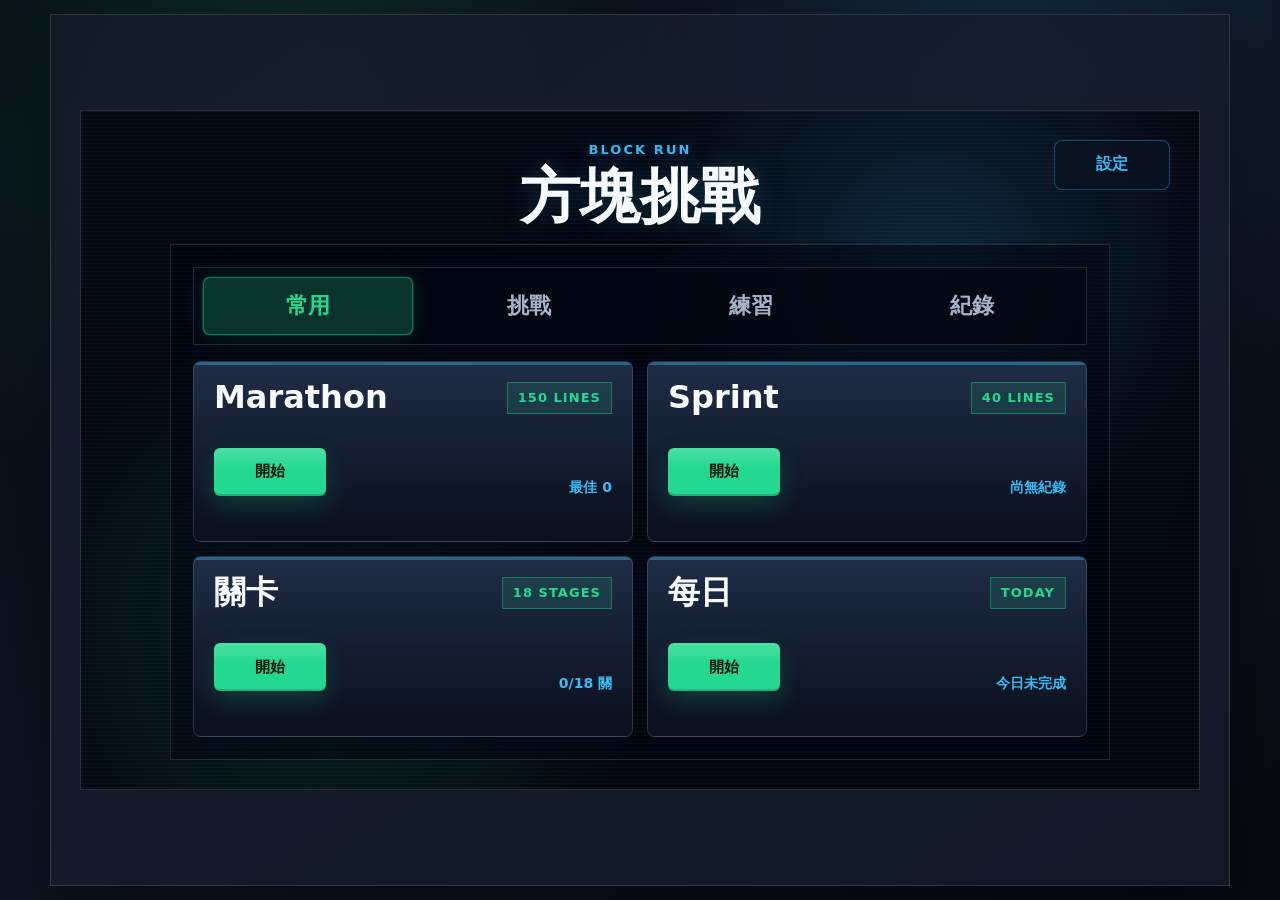
==== game/index.html @ fc6b82d4 "Redesign mobile touch controls" ====
<!DOCTYPE html>
<html lang="zh-TW">
<head>
    <meta charset="UTF-8">
    <meta name="viewport" content="width=device-width, initial-scale=1.0">
    <title>方塊挑戰</title>
    <link rel="icon" href="data:image/svg+xml,%3Csvg xmlns='http://www.w3.org/2000/svg' viewBox='0 0 64 64'%3E%3Crect width='64' height='64' rx='12' fill='%23070a12'/%3E%3Crect x='14' y='14' width='16' height='16' fill='%2324d98f'/%3E%3Crect x='34' y='14' width='16' height='16' fill='%2338bdf8'/%3E%3Crect x='14' y='34' width='16' height='16' fill='%23facc15'/%3E%3Crect x='34' y='34' width='16' height='16' fill='%23c084fc'/%3E%3C/svg%3E">
    <link rel="stylesheet" href="./styles.css?v=__APP_VERSION__">
</head>
<body class="screen-menu training-hidden">
    <main class="app-shell" aria-label="方塊挑戰遊戲" data-i18n-aria-label="static.bodyAria">
        <section class="playfield-panel" aria-label="遊戲區" data-i18n-aria-label="static.playfieldAria">
            <div class="board-frame">
                <canvas id="board" width="320" height="640" aria-label="方塊棋盤" data-i18n-aria-label="static.boardAria"></canvas>
                <div id="screenLayer" class="screen-layer">
                    <section id="menuScreen" class="screen active" aria-label="主選單" data-i18n-aria-label="static.menuAria">
                        <div class="brand-block">
                            <p class="overline" data-i18n="app.brand">BLOCK RUN</p>
                            <h1 data-i18n="app.title">方塊挑戰</h1>
                        </div>
                        <button type="button" class="menu-settings-button" data-command="open-settings" data-i18n="actions.settings">設定</button>
                        <div class="mode-list" id="modeList"></div>
                    </section>

                    <section id="stageSelectScreen" class="screen" aria-label="選擇關卡" data-i18n-aria-label="static.stageSelectAria">
                        <div class="brand-block">
                            <p class="overline" data-i18n="stageSelect.overline">STAGE SELECT</p>
                            <h2 data-i18n="stageSelect.title">選擇關卡</h2>
                            <p data-i18n="stageSelect.description">每關有不同障礙、速度壓力與通關條件。</p>
                        </div>
                        <div class="stage-list" id="stageList"></div>
                        <button type="button" data-command="menu" data-i18n="actions.backToMode">返回模式選擇</button>
                    </section>

                    <section id="pauseScreen" class="screen" aria-label="暫停選單" data-i18n-aria-label="static.pauseAria">
                        <h2 data-i18n="pause.title">暫停</h2>
                        <p id="pauseSummary" data-i18n="pause.summary">調整設定或回到遊戲。</p>
                        <div class="screen-actions">
                            <button type="button" class="primary" data-command="resume" data-i18n="actions.resume">繼續</button>
                            <button type="button" data-command="restart" data-i18n="actions.restart">重開</button>
                            <button type="button" data-command="open-settings" data-i18n="actions.settings">設定</button>
                            <button type="button" class="danger-action" data-command="menu" data-i18n="actions.abandonToMenu">放棄並選模式</button>
                        </div>
                    </section>

                    <section id="resultScreen" class="screen" aria-label="結算畫面" data-i18n-aria-label="static.resultAria">
                        <p id="resultLabel" class="overline" data-i18n="result.label">RESULT</p>
                        <h2 id="resultTitle" data-i18n="result.done">結算</h2>
                        <div id="resultStats" class="result-grid"></div>
                        <p id="achievementNotice" class="achievement-notice"></p>
                        <div class="screen-actions">
                            <button type="button" class="primary" data-command="restart" data-i18n="actions.playAgain">再玩一次</button>
                            <button type="button" data-command="menu" data-i18n="actions.chooseMode">選模式</button>
                        </div>
                    </section>

                     <section id="settingsScreen" class="screen" aria-label="設定" data-i18n-aria-label="static.settingsAria">
                        <h2 data-i18n="settings.title">設定</h2>
                        <div class="settings-tabs" role="tablist" aria-label="設定分類" data-i18n-aria-label="settings.tabAria">
                            <button type="button" class="active" data-settings-tab="controls" data-i18n="settings.tabs.controls">控制手感</button>
                            <button type="button" data-settings-tab="gameplay" data-i18n="settings.tabs.gameplay">遊戲資訊</button>
                            <button type="button" data-settings-tab="presentation" data-i18n="settings.tabs.presentation">畫面效果</button>
                        </div>
                        <div class="settings-list">
                            <section class="settings-group active" data-settings-panel="controls">
                                <p class="settings-section"><span data-i18n="settings.tabs.controls">控制手感</span> <small data-i18n="settings.immediate">立即生效</small></p>
                                <label class="range-row">
                                    <span><strong data-i18n="settings.controls.das">DAS</strong><small data-i18n="settings.controls.dasHelp">長按左右後，開始連續移動前的等待時間。</small></span>
                                    <input id="dasSetting" type="range" min="60" max="260" step="5">
                                    <b id="dasValue">125 ms</b>
                                </label>
                                <label class="range-row">
                                    <span><strong data-i18n="settings.controls.arr">ARR</strong><small data-i18n="settings.controls.arrHelp">連續左右移動的間隔；越低越快。</small></span>
                                    <input id="arrSetting" type="range" min="0" max="90" step="2">
                                    <b id="arrValue">28 ms</b>
                                </label>
                                <label class="range-row">
                                    <span><strong data-i18n="settings.controls.softDrop">軟降速度</strong><small data-i18n="settings.controls.softDropHelp">按住下鍵時的下降倍率。</small></span>
                                    <input id="softDropSetting" type="range" min="4" max="40" step="1">
                                    <b id="softDropValue">18x</b>
                                </label>
                                <label class="range-row">
                                    <span><strong data-i18n="settings.controls.lockDelay">Lock Delay</strong><small data-i18n="settings.controls.lockDelayHelp">落地後，鎖定前還能微調的時間。</small></span>
                                    <input id="lockDelaySetting" type="range" min="120" max="900" step="10">
                                    <b id="lockDelayValue">500 ms</b>
                                </label>
                            </section>

                            <section class="settings-group" data-settings-panel="gameplay">
                                <p class="settings-section"><span data-i18n="settings.tabs.gameplay">遊戲資訊</span> <small data-i18n="settings.appliedByItem">依項目套用</small></p>
                                <label class="switch-row">
                                    <span><strong data-i18n="settings.gameplay.endless">Marathon Endless</strong><small data-i18n="settings.gameplay.endlessHelp">Marathon 不以 150 行結束；下一次開始 Marathon 時套用。</small></span>
                                    <input id="marathonEndlessSetting" type="checkbox">
                                </label>
                                <label class="field-row">
                                    <span><strong data-i18n="settings.gameplay.nextQueue">Next Queue</strong><small data-i18n="settings.gameplay.nextQueueHelp">下一方塊預覽；可完全不顯示。</small></span>
                                    <select id="nextPreviewSetting">
                                        <option value="0" data-i18n="settings.gameplay.hidden">不顯示</option>
                                        <option value="1" data-i18n="settings.gameplay.pieces1">1 顆</option>
                                        <option value="3" data-i18n="settings.gameplay.pieces3">3 顆</option>
                                        <option value="5" data-i18n="settings.gameplay.pieces5">5 顆</option>
                                    </select>
                                </label>
                                <label class="switch-row">
                                    <span><strong data-i18n="settings.gameplay.ghost">落點預覽</strong><small data-i18n="settings.gameplay.ghostHelp">顯示方塊會落在哪裡的影子。</small></span>
                                    <input id="ghostSetting" type="checkbox">
                                </label>
                                <label class="switch-row">
                                    <span><strong data-i18n="settings.gameplay.hints">鍵位提示</strong><small data-i18n="settings.gameplay.hintsHelp">右側操作說明區是否顯示。</small></span>
                                    <input id="hintsSetting" type="checkbox">
                                </label>
                            </section>

                            <section class="settings-group" data-settings-panel="presentation">
                                <p class="settings-section"><span data-i18n="settings.tabs.presentation">畫面效果</span> <small data-i18n="settings.immediate">立即生效</small></p>
                                <label class="switch-row">
                                    <span><strong data-i18n="settings.presentation.sound">音效</strong><small data-i18n="settings.presentation.soundHelp">旋轉、落下、消行與結算提示音。</small></span>
                                    <input id="soundSetting" type="checkbox">
                                </label>
                                <label class="field-row">
                                    <span><strong data-i18n="settings.presentation.effects">特效強度</strong><small data-i18n="settings.presentation.effectsHelp">消行、升級、結算粒子效果的量。</small></span>
                                    <select id="effectsSetting">
                                        <option value="off" data-i18n="settings.presentation.effectsOff">關閉</option>
                                        <option value="low" data-i18n="settings.presentation.effectsLow">低</option>
                                        <option value="normal" data-i18n="settings.presentation.effectsNormal">標準</option>
                                        <option value="high" data-i18n="settings.presentation.effectsHigh">高</option>
                                    </select>
                                </label>
                                <label class="field-row">
                                    <span><strong data-i18n="settings.presentation.skin">材質風格</strong><small data-i18n="settings.presentation.skinHelp">棋盤上方塊的視覺樣式。</small></span>
                                    <select id="skinSetting">
                                        <option value="premium" data-i18n="settings.presentation.skinPremium">寶石</option>
                                        <option value="flat" data-i18n="settings.presentation.skinFlat">霓虹平面</option>
                                        <option value="classic" data-i18n="settings.presentation.skinClassic">經典</option>
                                    </select>
                                </label>
                            </section>
                        </div>
                        <div class="screen-actions">
                            <button type="button" class="primary" data-command="close-settings" data-i18n="actions.done">完成</button>
                            <button type="button" data-command="reset-settings" data-i18n="actions.resetDefaults">重置預設</button>
                        </div>
                    </section>

                    <section id="profileScreen" class="screen" aria-label="紀錄" data-i18n-aria-label="static.profileAria">
                        <div class="profile-header">
                            <div>
                                <p class="overline" data-i18n="profile.overline">PROFILE</p>
                                <h2 data-i18n="profile.title">我的紀錄</h2>
                            </div>
                            <div class="profile-actions">
                                <button type="button" class="danger-action" data-command="reset-records" data-i18n="actions.resetRecords">重置紀錄</button>
                                <button type="button" data-command="menu" data-i18n="actions.back">返回</button>
                            </div>
                        </div>
                        <div class="profile-content">
                            <div id="profileSummary" class="profile-summary-grid"></div>
                            <section class="profile-section">
                                <h3 class="hud-section-title" data-i18n="profile.achievements">徽章</h3>
                                <ul id="achievementList" class="profile-list"></ul>
                            </section>
                            <section class="profile-section">
                                <h3 class="hud-section-title" data-i18n="profile.replays">最近 Replay</h3>
                                <ul id="replayList" class="profile-list"></ul>
                            </section>
                        </div>
                    </section>
                </div>
            </div>
        </section>

        <aside class="hud" aria-label="遊戲資訊" data-i18n-aria-label="static.hudAria">
            <header class="hud-header">
                <div>
                    <span id="modeName" class="mode-name" data-i18n="screens.menu">主選單</span>
                    <h2 id="objectiveText" data-i18n="hud.chooseMode">選擇模式開始</h2>
                </div>
                <div class="hud-header-right">
                    <button type="button" id="quickSoundToggle" class="icon-btn" title="切換音效" aria-label="切換音效" data-i18n-title="hud.soundToggle" data-i18n-aria-label="hud.soundToggle">🔊</button>
                    <span id="statusBadge" class="status-badge" data-i18n="status.ready">準備</span>
                </div>
            </header>

            <section class="stat-grid" aria-label="數據" data-i18n-aria-label="static.statsAria">
                <div class="stat"><span data-i18n="hud.score">分數</span><strong id="scoreValue">0</strong></div>
                <div class="stat"><span data-i18n="hud.bestScore">最高分</span><strong id="bestValue">0</strong></div>
                <div class="stat"><span data-i18n="hud.lines">行數</span><strong id="linesValue">0</strong></div>
                <div class="stat"><span data-i18n="hud.level">等級</span><strong id="levelValue">1</strong></div>
                <div class="stat training-only"><span>PPS</span><strong id="ppsValue">0.00</strong></div>
                <div class="stat training-only"><span>LPM</span><strong id="lpmValue">0.0</strong></div>
            </section>

            <section class="preview-grid" aria-label="下一顆與保留" data-i18n-aria-label="static.previewAria">
                <h3 class="hud-section-title" data-i18n="hud.preview">方塊預覽</h3>
                <div class="next-preview-panel">
                    <span class="panel-label" data-i18n="hud.nextQueue">Next Queue</span>
                    <div class="preview-box next-box"><canvas id="next" width="112" height="336"></canvas></div>
                </div>
                <div>
                    <span class="panel-label" data-i18n="hud.hold">保留</span>
                    <div class="preview-box"><canvas id="hold" width="112" height="112"></canvas></div>
                </div>
            </section>

            <section class="progress-panel">
                <h3 class="hud-section-title" data-i18n="hud.currentGoal">目前目標</h3>
                <div class="meter-head">
                    <span id="progressLabel" data-i18n="hud.goal">目標</span>
                    <strong id="progressValue">-</strong>
                </div>
                <div class="meter"><span id="progressBar"></span></div>
                <p id="comboText" class="combo-text"></p>
            </section>

            <section class="control-panel">
                <h3 class="hud-section-title" data-i18n="hud.controls">操作</h3>
                <button type="button" class="primary" data-command="pause" data-i18n="actions.pause">暫停</button>
                <button type="button" data-command="restart" data-i18n="actions.restart">重開</button>
                <button type="button" data-command="hold" data-i18n="actions.hold">保留</button>
                <button type="button" data-command="open-settings" data-i18n="actions.settings">設定</button>
                <button type="button" data-command="zen-undo" data-i18n="actions.undo">倒退</button>
                <button type="button" data-command="zen-clear" data-i18n="actions.clear">清空</button>
                <button type="button" class="wide ai-action" id="aiAssistButton" data-command="toggle-ai" data-i18n="actions.aiAssist">AI 接手</button>
                <button type="button" class="wide danger-action" data-command="menu" data-i18n="actions.abandonToMenu">放棄並選模式</button>
            </section>

             <section id="hintsPanel" class="hints">
                <h3 class="hud-section-title" data-i18n="hud.keys">鍵位</h3>
                <div class="key-map">
                    <div><span><kbd>←</kbd><kbd>→</kbd></span><b data-i18n="keys.move">移動</b></div>
                    <div><span><kbd>↑</kbd><kbd>X</kbd></span><b data-i18n="keys.rotate">旋轉</b></div>
                    <div><span><kbd>Z</kbd></span><b data-i18n="keys.reverse">反轉</b></div>
                    <div><span><kbd>↓</kbd></span><b data-i18n="keys.softDrop">軟降</b></div>
                    <div><span><kbd>Space</kbd></span><b data-i18n="keys.hardDrop">硬降</b></div>
                    <div><span><kbd>C</kbd></span><b data-i18n="keys.hold">保留</b></div>
                    <div><span><kbd>A</kbd></span><b data-i18n="keys.ai">AI 接手</b></div>
                    <div><span><kbd>P</kbd><kbd>Esc</kbd></span><b data-i18n="keys.pause">暫停</b></div>
                    <div><span><kbd>G</kbd></span><b data-i18n="keys.ghost">落點預覽</b></div>
                    <div class="zen-key"><span><kbd>R</kbd><kbd>V</kbd></span><b data-i18n="keys.zen">Zen 倒退 / 清空</b></div>
                </div>
            </section>

            <section class="touch-pad" aria-label="觸控控制" data-i18n-aria-label="static.touchAria">
                <div class="touch-toolbar" role="group" aria-label="快速操作">
                    <button type="button" id="touchAiAssistButton" class="ai-action" data-command="toggle-ai" data-i18n="actions.aiAssist">AI 接手</button>
                    <button type="button" data-action="hold" data-i18n="actions.hold">保留</button>
                    <button type="button" data-command="pause" data-i18n="actions.pause">暫停</button>
                    <button type="button" data-command="restart" data-i18n="actions.restart">重開</button>
                    <button type="button" data-action="drop" aria-label="硬降">⤓</button>
                </div>
                <div class="touch-primary" role="group" aria-label="主要控制">
                    <button type="button" data-action="left" aria-label="向左">←</button>
                    <button type="button" data-action="rotateReverse" aria-label="反向旋轉">↺</button>
                    <button type="button" data-action="down" aria-label="軟降">↓</button>
                    <button type="button" data-action="rotate" aria-label="旋轉">↻</button>
                    <button type="button" data-action="right" aria-label="向右">→</button>
                </div>
            </section>
        </aside>
    </main>

    <script type="module" src="./src/game.js?v=__APP_VERSION__"></script>
</body>
</html>
---- game/styles.css ----
:root {
    color-scheme: dark;
    --bg: #070a12;
    --panel: rgba(20, 27, 42, 0.88);
    --panel-strong: #111827;
    --surface: #182033;
    --surface-2: #222c42;
    --line: rgba(255, 255, 255, 0.13);
    --text: #f7fbff;
    --muted: #a8b3c7;
    --soft: #748096;
    --accent: #24d98f;
    --accent-2: #38bdf8;
    --warn: #f59e0b;
    --danger: #fb7185;
    --shadow: 0 24px 70px rgba(0, 0, 0, 0.42);
}

* { box-sizing: border-box; }

body {
    height: 100vh;
    margin: 0;
    display: grid;
    place-items: center;
    overflow: hidden;
    padding: 14px;
    background:
        radial-gradient(circle at 22% 15%, rgba(36, 217, 143, 0.16), transparent 26rem),
        radial-gradient(circle at 78% 10%, rgba(56, 189, 248, 0.15), transparent 24rem),
        linear-gradient(145deg, #080b14 0%, #0e1320 46%, #080a12 100%);
    color: var(--text);
    font-family: Inter, ui-sans-serif, system-ui, -apple-system, BlinkMacSystemFont, "Segoe UI", sans-serif;
}

button, select, input {
    font: inherit;
}

button {
    position: relative;
    min-height: 46px;
    border: 1px solid var(--line);
    border-radius: 8px;
    background: #263249;
    color: var(--text);
    font-size: 16px;
    font-weight: 750;
    cursor: pointer;
    overflow: hidden;
    touch-action: manipulation;
    transition: background 0.14s ease, border-color 0.14s ease, transform 0.12s ease;
}

button:hover { background: #303d57; border-color: rgba(255, 255, 255, 0.24); }
button:active { transform: translateY(1px); }
button.primary { background: var(--accent); color: #04170f; border-color: rgba(36, 217, 143, 0.74); }
button.primary:hover { background: #4adea0; }
button:disabled { opacity: 0.45; cursor: not-allowed; transform: none; }

.app-shell {
    width: min(100%, 1360px);
    height: calc(100vh - 28px);
    display: grid;
    grid-template-columns: minmax(260px, min(40vw, calc((100vh - 76px) / 2))) minmax(430px, 780px);
    gap: 16px;
    align-items: stretch;
    justify-content: center;
    min-height: 0;
}

.playfield-panel, .hud {
    border: 1px solid var(--line);
    background: var(--panel);
    box-shadow: var(--shadow);
}

.playfield-panel {
    display: grid;
    place-items: center;
    min-height: 0;
    padding: 10px;
}

.board-frame {
    position: relative;
    height: 100%;
    max-height: 100%;
    width: auto;
    max-width: 100%;
    aspect-ratio: 10 / 20;
    margin: 0 auto;
    border: 1px solid rgba(255, 255, 255, 0.16);
    background: #030712;
    transition: border-color 0.2s ease;
}

#board {
    display: block;
    width: 100%;
    height: 100%;
    box-sizing: border-box;
    background: #030712;
    touch-action: manipulation;
}

.screen-layer {
    position: absolute;
    inset: 0;
    pointer-events: none;
}

.screen {
    position: absolute;
    inset: 0;
    display: none;
    flex-direction: column;
    gap: 14px;
    justify-content: center;
    padding: 28px;
    background: rgba(4, 8, 17, 0.86);
    backdrop-filter: blur(10px);
    pointer-events: none;
}

.screen.active { display: flex; pointer-events: auto; }
.screen h1, .screen h2, .hud h2 { margin: 0; letter-spacing: 0; }
.screen h1 { font-size: clamp(30px, 4.4vw, 46px); line-height: 0.95; }
.screen h2 { font-size: clamp(24px, 3.2vw, 34px); line-height: 1; }
.screen p { margin: 0; color: var(--muted); line-height: 1.55; }

.overline {
    margin: 0 0 4px;
    color: var(--accent);
    font-size: 12px;
    font-weight: 850;
    letter-spacing: 0.12em;
}

.brand-block {
    display: grid;
    gap: 8px;
}

.mode-list,
.stage-list {
    display: grid;
    gap: 10px;
}

.mode-list {
    grid-template-columns: 1fr;
    width: min(100%, 800px);
}

.mode-tabs {
    display: grid;
    grid-template-columns: repeat(4, minmax(0, 1fr));
    gap: 10px;
}

.mode-tabs button {
    min-height: 50px;
    border-color: rgba(255, 255, 255, 0.1);
    background: rgba(24, 32, 51, 0.72);
    color: var(--muted);
    font-size: 16px;
}

.mode-tabs button.active {
    border-color: rgba(36, 217, 143, 0.64);
    background: rgba(36, 217, 143, 0.18);
    color: var(--accent);
}

.mode-card-grid {
    display: grid;
    grid-template-columns: repeat(2, minmax(0, 1fr));
    gap: 12px;
}

.mode-card {
    display: grid;
    grid-template-columns: 1fr;
    gap: 11px;
    align-items: start;
    width: 100%;
    min-height: 122px;
    padding: 16px;
    text-align: left;
    background: rgba(24, 32, 51, 0.92);
}

.mode-card strong {
    display: block;
    margin-bottom: 5px;
    font-size: 22px;
    line-height: 1.2;
}

.mode-card em {
    display: inline-block;
    margin: 0 0 5px;
    color: var(--accent);
    font-size: 14px;
    font-style: normal;
    font-weight: 900;
    letter-spacing: 0;
}

.mode-card span {
    color: var(--muted);
    font-size: 15px;
    line-height: 1.35;
}

.mode-card > span > span {
    display: -webkit-box;
    min-height: 40px;
    overflow: hidden;
    -webkit-box-orient: vertical;
    -webkit-line-clamp: 2;
}

.mode-card small {
    display: flex;
    justify-content: space-between;
    align-items: center;
    gap: 8px;
    color: var(--accent-2);
    font-size: 15px;
    font-weight: 850;
}

.mode-card small b {
    display: inline-grid;
    place-items: center;
    min-width: 68px;
    min-height: 40px;
    padding: 0 14px;
    border-radius: 8px;
    background: var(--accent);
    color: #04170f;
    font-size: 13px;
}

.demo-card small b {
    background: var(--accent-2);
    color: #03111d;
}

.stage-list {
    max-height: min(430px, 62vh);
    overflow: auto;
    padding-right: 4px;
}

.stage-card {
    display: grid;
    grid-template-columns: 46px 1fr auto;
    gap: 12px;
    align-items: center;
    width: 100%;
    min-height: 92px;
    padding: 12px;
    text-align: left;
    background: rgba(24, 32, 51, 0.92);
}

.stage-number {
    display: grid;
    place-items: center;
    width: 42px;
    height: 42px;
    border: 1px solid var(--line);
    border-radius: 8px;
    background: rgba(255, 255, 255, 0.06);
    color: var(--text);
    font-size: 18px;
    font-weight: 900;
}

.stage-copy {
    display: grid;
    gap: 4px;
    min-width: 0;
}

.stage-copy strong {
    font-size: 17px;
}

.stage-copy span,
.stage-copy small,
.stage-meta small {
    color: var(--muted);
    font-size: 12px;
    line-height: 1.35;
}

.stage-meta {
    display: grid;
    gap: 6px;
    justify-items: end;
    white-space: nowrap;
}

.stage-meta b {
    min-width: 46px;
    padding: 6px 8px;
    border-radius: 999px;
    background: rgba(56, 189, 248, 0.14);
    color: var(--accent-2);
    font-size: 12px;
    text-align: center;
}

.difficulty-困難 .stage-meta b {
    background: rgba(245, 158, 11, 0.15);
    color: #fbbf24;
}

.difficulty-專家 .stage-meta b {
    background: rgba(251, 113, 133, 0.16);
    color: #fb7185;
}

.hud {
    display: grid;
    grid-template-rows: auto auto auto auto auto minmax(0, auto);
    gap: 8px;
    min-height: 0;
    overflow: auto;
    padding: 12px;
    align-self: stretch;
    background:
        linear-gradient(180deg, rgba(17, 24, 39, 0.94), rgba(8, 13, 24, 0.92)),
        var(--panel);
}

body.screen-playing .app-shell,
body.screen-paused .app-shell {
    width: min(100%, 1500px);
    grid-template-columns:
        minmax(280px, 340px)
        minmax(260px, min(30vw, calc((100vh - 64px) / 2)))
        minmax(300px, 350px);
    grid-template-rows: auto auto auto minmax(0, 1fr);
    column-gap: 44px;
    row-gap: 16px;
    align-items: stretch;
    justify-content: center;
}

body.screen-playing .playfield-panel,
body.screen-paused .playfield-panel {
    grid-column: 2;
    grid-row: 1 / span 4;
    min-height: 0;
}

body.screen-playing .hud,
body.screen-paused .hud {
    display: contents;
}

body.screen-playing .hud-header,
body.screen-paused .hud-header {
    grid-column: 1;
    grid-row: 1;
}

body.screen-playing .stat-grid,
body.screen-paused .stat-grid {
    grid-column: 1;
    grid-row: 2;
}

body.screen-playing .preview-grid,
body.screen-paused .preview-grid {
    grid-column: 1;
    grid-row: 3 / span 2;
    min-height: 0;
}

body.screen-playing .progress-panel,
body.screen-paused .progress-panel {
    grid-column: 3;
    grid-row: 1;
}

body.screen-playing .control-panel,
body.screen-paused .control-panel {
    grid-column: 3;
    grid-row: 2;
}

body.screen-playing .hints,
body.screen-paused .hints {
    grid-column: 3;
    grid-row: 3 / span 2;
}

body.screen-playing .hud-header,
body.screen-playing .stat-grid,
body.screen-playing .preview-grid,
body.screen-playing .progress-panel,
body.screen-playing .control-panel,
body.screen-playing .hints,
body.screen-paused .hud-header,
body.screen-paused .stat-grid,
body.screen-paused .preview-grid,
body.screen-paused .progress-panel,
body.screen-paused .control-panel,
body.screen-paused .hints {
    align-self: start;
    border: 1px solid var(--line);
    background: rgba(13, 20, 36, 0.72);
    box-shadow: var(--shadow);
    max-height: 100%;
    overflow: hidden;
    contain: layout paint;
}

body.screen-playing .hud-header,
body.screen-paused .hud-header {
    min-height: 88px;
}

body.screen-playing .stat-grid,
body.screen-paused .stat-grid {
    grid-template-columns: repeat(2, minmax(0, 1fr));
}

body.screen-playing .preview-grid,
body.screen-paused .preview-grid {
    grid-template-columns: repeat(2, minmax(0, 1fr));
    align-self: stretch;
    align-content: start;
}

body.screen-playing .preview-grid > div,
body.screen-paused .preview-grid > div {
    grid-template-columns: 1fr;
    align-items: stretch;
}

body.screen-playing .preview-box,
body.screen-paused .preview-box {
    min-height: 96px;
}

body.screen-playing .next-box,
body.screen-paused .next-box {
    min-height: 246px;
}

body.screen-playing .preview-box canvas,
body.screen-paused .preview-box canvas {
    width: 82px;
    height: 82px;
}

body.screen-playing .next-box canvas,
body.screen-paused .next-box canvas {
    width: 82px;
    height: 246px;
}

body.screen-playing .progress-panel,
body.screen-paused .progress-panel {
    min-height: 118px;
}

body.screen-playing .control-panel,
body.screen-paused .control-panel {
    grid-template-columns: repeat(2, minmax(0, 1fr));
}

body.screen-playing .control-panel .wide,
body.screen-paused .control-panel .wide {
    grid-column: 1 / -1;
}

body.screen-playing .hud-header,
body.screen-paused .hud-header {
    padding: 16px;
}

body.screen-playing .mode-name,
body.screen-playing .panel-label,
body.screen-paused .mode-name,
body.screen-paused .panel-label {
    font-size: 14px;
}

body.screen-playing .hud h2,
body.screen-paused .hud h2 {
    font-size: clamp(19px, 1.45vw, 24px);
    line-height: 1.16;
}

body.screen-playing .status-badge,
body.screen-paused .status-badge {
    padding: 8px 12px;
    font-size: 14px;
}

body.screen-playing .stat-grid,
body.screen-paused .stat-grid {
    gap: 9px;
}

body.screen-playing .stat,
body.screen-paused .stat {
    min-height: 68px;
    padding: 10px 12px;
}

body.screen-playing .stat span,
body.screen-paused .stat span,
body.screen-playing .meter-head,
body.screen-paused .meter-head {
    font-size: 13px;
}

body.screen-playing .stat strong,
body.screen-paused .stat strong {
    font-size: clamp(20px, 1.55vw, 26px);
    line-height: 1.05;
    word-break: keep-all;
}

body.screen-playing .hud-section-title,
body.screen-paused .hud-section-title {
    font-size: 15px;
}

body.screen-playing .preview-grid,
body.screen-paused .preview-grid,
body.screen-playing .progress-panel,
body.screen-paused .progress-panel,
body.screen-playing .control-panel,
body.screen-paused .control-panel,
body.screen-playing .hints,
body.screen-paused .hints {
    padding: 12px;
}

body.screen-playing .control-panel,
body.screen-paused .control-panel {
    gap: 12px;
}

body.screen-playing .control-panel button,
body.screen-paused .control-panel button {
    min-height: 42px;
    font-size: 14px;
}

body.screen-playing .hints,
body.screen-paused .hints {
    font-size: 16px;
    line-height: 1.2;
    align-self: stretch;
    align-content: start;
    overflow: hidden;
}

.key-map {
    display: grid;
    grid-template-columns: repeat(2, minmax(0, 1fr));
    gap: 8px;
    margin-top: 10px;
}

.key-map div {
    display: flex;
    align-items: center;
    justify-content: space-between;
    align-content: center;
    gap: 9px;
    min-height: 48px;
    padding: 8px 10px;
    border: 1px solid rgba(255, 255, 255, 0.1);
    border-radius: 8px;
    background: rgba(3, 7, 18, 0.34);
}

.key-map div.zen-key {
    grid-column: span 2;
}

.key-map span {
    display: flex;
    flex-wrap: wrap;
    gap: 5px;
    flex: none;
}

.key-map kbd {
    min-width: 32px;
    min-height: 30px;
    padding: 6px 8px;
    border: 1px solid rgba(148, 163, 184, 0.34);
    border-bottom-color: rgba(148, 163, 184, 0.56);
    border-radius: 10px;
    background: rgba(24, 32, 51, 0.95);
    color: var(--text);
    font-size: 15px;
    font-weight: 900;
    line-height: 1;
    text-align: center;
    box-shadow: inset 0 -1px 0 rgba(255, 255, 255, 0.1);
}

.key-map b {
    color: var(--muted);
    font-size: 16px;
    line-height: 1.2;
    text-align: right;
}

.hud-header {
    display: flex;
    justify-content: space-between;
    gap: 14px;
    align-items: start;
    padding: 12px;
    border: 1px solid rgba(255, 255, 255, 0.11);
    background: rgba(7, 12, 23, 0.72);
}

.hud-header-right {
    display: flex;
    flex-direction: column;
    align-items: flex-end;
    gap: 6px;
    flex: none;
}

.icon-btn {
    display: grid;
    place-items: center;
    width: 34px;
    height: 34px;
    min-height: 34px;
    padding: 0;
    border: 1px solid rgba(255, 255, 255, 0.12);
    border-radius: 8px;
    background: rgba(255, 255, 255, 0.04);
    font-size: 16px;
    cursor: pointer;
    transition: background 0.14s ease, border-color 0.14s ease;
}

.icon-btn:hover {
    background: rgba(255, 255, 255, 0.1);
    border-color: rgba(255, 255, 255, 0.22);
}

.icon-btn.muted {
    opacity: 0.35;
    filter: grayscale(0.6);
}

.mode-name, .panel-label {
    color: var(--accent-2);
    font-size: 14px;
    font-weight: 850;
}

.hud h2 {
    margin-top: 3px;
    font-size: clamp(18px, 1.55vw, 22px);
    line-height: 1.2;
}

.status-badge {
    flex: none;
    padding: 7px 10px;
    border: 1px solid var(--line);
    border-radius: 999px;
    background: rgba(255, 255, 255, 0.05);
    color: var(--muted);
    font-size: 14px;
    font-weight: 800;
}

.stat-grid {
    display: grid;
    grid-template-columns: repeat(2, minmax(0, 1fr));
    gap: 7px;
}

.stat, .preview-grid, .preview-box, .progress-panel, .control-panel, .hints {
    border: 1px solid rgba(255, 255, 255, 0.1);
    background: rgba(13, 20, 36, 0.62);
}

.stat {
    min-height: 58px;
    padding: 9px 10px;
}

.stat span {
    display: block;
    color: var(--muted);
    font-size: 13px;
    margin-bottom: 6px;
}

.stat strong {
    display: block;
    overflow: hidden;
    font-size: clamp(20px, 1.8vw, 26px);
    line-height: 1;
    font-variant-numeric: tabular-nums;
    text-overflow: ellipsis;
}

.hud-section-title {
    grid-column: 1 / -1;
    margin: 0;
    color: var(--soft);
    font-size: 14px;
    font-weight: 900;
    letter-spacing: 0.08em;
    text-transform: uppercase;
}

.preview-grid {
    display: grid;
    grid-template-columns: repeat(2, minmax(0, 1fr));
    gap: 9px;
    padding: 10px;
}

.preview-grid > div {
    display: grid;
    gap: 7px;
}

body.next-preview-hidden .preview-grid {
    grid-template-columns: 1fr;
}

body.next-preview-hidden .next-preview-panel {
    display: none;
}

.preview-box {
    display: grid;
    place-items: center;
    min-height: 92px;
    background: rgba(3, 7, 18, 0.76);
    transition: border-color 0.2s ease, background 0.2s ease;
}

.preview-box.hold-disabled {
    border-color: rgba(251, 113, 133, 0.3);
    background: rgba(251, 113, 133, 0.06);
}

.preview-box.hold-disabled canvas {
    opacity: 0.5;
}

.preview-box.hold-disabled {
    border-color: rgba(251, 113, 133, 0.3);
    background: rgba(251, 113, 133, 0.06);
}

.preview-box.hold-disabled canvas {
    opacity: 0.5;
}

.next-box {
    min-height: 276px;
}

.preview-box canvas {
    width: 92px;
    height: 92px;
}

.next-box canvas {
    width: 92px;
    height: 276px;
}

.progress-panel {
    display: grid;
    gap: 8px;
    padding: 10px;
}

.meter-head {
    display: flex;
    justify-content: space-between;
    gap: 10px;
    color: var(--muted);
    font-size: 15px;
}

.meter-head strong {
    color: var(--text);
    font-variant-numeric: tabular-nums;
}

.meter {
    height: 10px;
    overflow: hidden;
    border-radius: 999px;
    background: rgba(255, 255, 255, 0.08);
}

.meter span {
    display: block;
    width: 0%;
    height: 100%;
    border-radius: inherit;
    background-size: 200% auto;
    background-image: linear-gradient(90deg, var(--accent), #4adea0, var(--accent-2), var(--accent));
    animation: meter-shimmer 2.5s linear infinite;
    position: relative;
    transition: width 0.2s ease;
}

.combo-text {
    min-height: 22px;
    margin: 0;
    color: var(--accent);
    font-size: 16px;
    font-weight: 850;
}

.control-panel, .screen-actions {
    display: grid;
    grid-template-columns: repeat(2, minmax(0, 1fr));
    gap: 10px;
}

.control-panel {
    grid-template-columns: repeat(4, minmax(0, 1fr));
    padding: 10px;
}

.control-panel button {
    min-height: 34px;
    font-size: 14px;
}

.control-panel .wide,
.screen-actions .wide {
    grid-column: 1 / -1;
}

.control-panel .wide {
    grid-column: span 2;
}

button.danger-action {
    border-color: rgba(251, 113, 133, 0.34);
    background: rgba(251, 113, 133, 0.12);
    color: #fecdd3;
}

button.danger-action:hover {
    border-color: rgba(251, 113, 133, 0.58);
    background: rgba(251, 113, 133, 0.18);
}

button.ai-action {
    border-color: rgba(56, 189, 248, 0.36);
    background: rgba(56, 189, 248, 0.13);
    color: #bae6fd;
}

button.ai-action:hover {
    border-color: rgba(56, 189, 248, 0.62);
    background: rgba(56, 189, 248, 0.2);
}

button.ai-action.active {
    border-color: rgba(36, 217, 143, 0.72);
    background: var(--accent);
    color: #04170f;
}

.hints {
    padding: 13px;
    color: var(--muted);
    font-size: 15px;
    line-height: 1.6;
}

body.screen-menu .preview-grid,
body.screen-menu .progress-panel,
body.screen-menu .control-panel,
body.screen-menu .hints,
body.screen-stageSelect .preview-grid,
body.screen-stageSelect .progress-panel,
body.screen-stageSelect .control-panel,
body.screen-stageSelect .hints,
body.screen-paused .control-panel,
body.screen-paused .hints,
body.screen-settings .preview-grid,
body.screen-settings .progress-panel,
body.screen-settings .control-panel,
body.screen-settings .hints,
body.screen-profile .preview-grid,
body.screen-profile .progress-panel,
body.screen-profile .control-panel,
body.screen-profile .hints,
body.screen-result .preview-grid,
body.screen-result .progress-panel,
body.screen-result .control-panel,
body.screen-result .hints {
    display: none;
}

body.screen-menu .stat-grid,
body.screen-stageSelect .stat-grid,
body.screen-settings .stat-grid,
body.screen-profile .stat-grid {
    grid-template-columns: 1fr;
}

body.screen-menu .stat:not(:nth-child(2)),
body.screen-stageSelect .stat:not(:nth-child(2)),
body.screen-settings .stat:not(:nth-child(2)),
body.screen-profile .stat:not(:nth-child(2)) {
    display: none;
}

body.screen-menu .hud,
body.screen-stageSelect .hud,
body.screen-profile .hud {
    align-self: start;
    align-content: start;
}

body.screen-result .hud {
    display: none;
}

body.screen-result .app-shell {
    width: min(100%, 900px);
    height: calc(100vh - 28px);
    grid-template-columns: 1fr;
    align-items: center;
}

body.screen-result .playfield-panel {
    width: 100%;
    min-height: 0;
    padding: 12px;
}

body.screen-result .board-frame {
    width: 100%;
    height: min(82vh, 680px);
    max-height: calc(100vh - 52px);
    min-height: min(600px, calc(100vh - 52px));
    aspect-ratio: auto;
}

body.screen-result #board {
    opacity: 0.28;
    filter: blur(6px) saturate(0.9);
}

body.screen-result #resultScreen {
    inset: 0;
    justify-content: center;
    align-items: center;
    gap: 14px;
    padding: clamp(22px, 3vw, 36px);
    background:
        linear-gradient(90deg, rgba(4, 8, 17, 0.94), rgba(4, 8, 17, 0.84)),
        rgba(4, 8, 17, 0.9);
    text-align: center;
    overflow: hidden;
}

body.screen-result #resultScreen h2 {
    width: min(100%, 680px);
    max-width: 680px;
    font-size: clamp(28px, 3.2vw, 42px);
    line-height: 1;
    text-align: center;
}

body.screen-result #resultScreen .overline {
    width: min(100%, 680px);
    color: var(--accent-2);
    text-align: center;
}

body.screen-result #resultStats {
    width: min(100%, 680px);
    max-width: 680px;
    justify-self: center;
}

body.screen-result #achievementNotice {
    width: min(100%, 680px);
    max-width: 680px;
    text-align: center;
}

body.screen-result #resultScreen .screen-actions {
    width: min(100%, 520px);
    max-width: 520px;
    justify-self: center;
    align-self: center;
    margin: 0 auto;
}

body.screen-settings #settingsScreen {
    justify-content: flex-start;
    grid-template-rows: auto auto minmax(0, 1fr) auto;
    gap: 14px;
    overflow: hidden;
    background:
        linear-gradient(90deg, rgba(4, 8, 17, 0.96), rgba(6, 12, 24, 0.9)),
        rgba(4, 8, 17, 0.94);
}

body.screen-settings #settingsScreen h2,
body.screen-settings .settings-tabs,
body.screen-settings .settings-list,
body.screen-settings #settingsScreen .screen-actions {
    width: min(100%, 1120px);
}

body.screen-settings #settingsScreen h2 {
    font-size: clamp(28px, 3vw, 38px);
    text-align: left;
}

body.screen-settings #settingsScreen .screen-actions {
    grid-template-columns: repeat(2, minmax(0, 1fr));
    width: min(100%, 620px);
    max-width: 620px;
    justify-self: center;
    align-self: center;
}

.settings-tabs {
    display: grid;
    grid-template-columns: repeat(3, minmax(0, 1fr));
    gap: 8px;
    padding: 5px;
    border: 1px solid rgba(255, 255, 255, 0.13);
    background: rgba(3, 7, 18, 0.78);
}

.settings-tabs button {
    min-height: 52px;
    border-color: transparent;
    background: transparent;
    color: var(--muted);
    font-size: 16px;
}

.settings-tabs button.active {
    border-color: rgba(36, 217, 143, 0.52);
    background: rgba(36, 217, 143, 0.18);
    color: var(--accent);
}

.settings-list {
    display: grid;
    grid-template-columns: 1fr;
    gap: 0;
    align-items: stretch;
    min-height: 0;
    height: 100%;
}

.settings-group {
    display: grid;
    grid-template-columns: repeat(2, minmax(0, 1fr));
    align-content: start;
    gap: 14px;
    min-width: 0;
    min-height: 0;
    height: 100%;
    border: 1px solid rgba(255, 255, 255, 0.11);
    background: rgba(8, 13, 26, 0.72);
    padding: 18px;
    animation: settings-fade-in 0.2s ease-out;
}

.settings-group:not(.active) {
    display: none;
}

@keyframes settings-fade-in {
    from { opacity: 0; transform: translateY(6px); }
    to { opacity: 1; transform: translateY(0); }
}

.settings-group:not(.active) {
    display: none;
}

@keyframes settings-fade-in {
    from { opacity: 0; transform: translateY(6px); }
    to { opacity: 1; transform: translateY(0); }
}

.settings-section {
    grid-column: 1 / -1;
}

.settings-section {
    display: flex;
    align-items: baseline;
    justify-content: space-between;
    gap: 12px;
    color: var(--soft);
    font-size: 15px;
    font-weight: 900;
    letter-spacing: 0.08em;
    text-transform: uppercase;
    margin: 2px 0 2px;
    padding: 0 2px;
}

.settings-section small {
    color: var(--accent-2);
    font-size: 14px;
    font-weight: 800;
    letter-spacing: 0;
    text-transform: none;
}

.switch-row, .field-row, .range-row {
    display: flex;
    align-items: center;
    justify-content: space-between;
    gap: 16px;
    min-height: 116px;
    padding: 16px 18px;
    border: 1px solid var(--line);
    background: rgba(24, 32, 51, 0.9);
    color: var(--text);
    font-weight: 750;
}

.switch-row > span,
.field-row > span,
.range-row > span {
    display: grid;
    gap: 8px;
    min-width: 0;
}

.switch-row strong,
.field-row strong,
.range-row strong {
    font-size: 18px;
    line-height: 1.05;
}

.switch-row small,
.field-row small,
.range-row small {
    color: var(--muted);
    font-size: 14px;
    font-weight: 600;
    line-height: 1.35;
}

.switch-row input {
    flex: 0 0 auto;
    width: 30px;
    height: 30px;
    accent-color: var(--accent);
}

.field-row select {
    min-width: 160px;
    border: 1px solid var(--line);
    border-radius: 7px;
    padding: 12px 14px;
    background: #0d1424;
    color: var(--text);
    font-size: 18px;
    font-weight: 850;
}

.range-row {
    display: grid;
    grid-template-columns: minmax(0, 1fr) 82px;
    gap: 16px 16px;
}

.range-row input {
    grid-column: 1 / -1;
    width: 100%;
    accent-color: var(--accent);
}

.range-row b {
    color: var(--accent-2);
    font-size: 16px;
    text-align: right;
    font-variant-numeric: tabular-nums;
}

.result-grid {
    display: grid;
    grid-template-columns: repeat(2, minmax(0, 1fr));
    gap: 12px;
}

.result-grid div {
    display: grid;
    align-content: center;
    min-height: 76px;
    padding: 14px 18px;
    border: 1px solid var(--line);
    background: rgba(24, 32, 51, 0.92);
    text-align: center;
}

.result-grid span {
    display: block;
    color: var(--muted);
    font-size: 15px;
    margin-bottom: 5px;
}

.result-grid strong {
    font-size: clamp(20px, 2.3vw, 28px);
    line-height: 1.08;
    font-variant-numeric: tabular-nums;
}

body.screen-result.game-over #resultScreen {
    gap: 14px;
    background:
        radial-gradient(circle at center, rgba(251, 113, 133, 0.1), transparent 24rem),
        rgba(2, 6, 15, 0.92);
}

body.screen-result.game-over #resultScreen::before {
    content: "";
    position: absolute;
    width: min(calc(100% - 44px), 700px);
    height: min(calc(100% - 44px), 560px);
    pointer-events: none;
    border: 2px solid rgba(251, 113, 133, 0.52);
    background:
        linear-gradient(rgba(255, 255, 255, 0.035) 1px, transparent 1px),
        rgba(5, 8, 16, 0.88);
    background-size: 100% 5px, auto;
    box-shadow:
        0 0 0 1px rgba(255, 255, 255, 0.08),
        0 0 32px rgba(251, 113, 133, 0.2),
        inset 0 0 40px rgba(0, 0, 0, 0.58);
    animation: gameover-frame-in 0.5s ease-out;
}

@keyframes gameover-frame-in {
    from { opacity: 0; transform: scale(0.92); }
    to { opacity: 1; transform: scale(1); }
}

@keyframes gameover-frame-in {
    from { opacity: 0; transform: scale(0.92); }
    to { opacity: 1; transform: scale(1); }
}

body.screen-result.game-over #resultScreen > * {
    position: relative;
    z-index: 1;
}

body.screen-result.game-over #resultScreen .overline {
    color: var(--danger);
}

body.screen-result.game-over #resultScreen h2 {
    color: #fff7f8;
    font-size: clamp(40px, 6.4vw, 72px);
    letter-spacing: 0;
    text-shadow:
        0 0 18px rgba(251, 113, 133, 0.48),
        0 8px 0 rgba(0, 0, 0, 0.55);
    animation: gameover-title-pulse 2s ease-in-out infinite;
}

@keyframes gameover-title-pulse {
    0%, 100% { text-shadow: 0 0 18px rgba(251, 113, 133, 0.48), 0 8px 0 rgba(0, 0, 0, 0.55); }
    50% { text-shadow: 0 0 32px rgba(251, 113, 133, 0.7), 0 8px 0 rgba(0, 0, 0, 0.55), 0 0 60px rgba(251, 113, 133, 0.2); }
}

@keyframes gameover-title-pulse {
    0%, 100% { text-shadow: 0 0 18px rgba(251, 113, 133, 0.48), 0 8px 0 rgba(0, 0, 0, 0.55); }
    50% { text-shadow: 0 0 32px rgba(251, 113, 133, 0.7), 0 8px 0 rgba(0, 0, 0, 0.55), 0 0 60px rgba(251, 113, 133, 0.2); }
}

body.screen-result.game-over #resultStats {
    width: min(100%, 560px);
    grid-template-columns: repeat(2, minmax(0, 1fr));
}

body.screen-result.game-over .result-grid div {
    min-height: 72px;
    background: rgba(24, 16, 26, 0.86);
    border-color: rgba(251, 113, 133, 0.26);
}

.achievement-notice {
    min-height: 24px;
    color: var(--accent) !important;
    font-weight: 850;
}

.profile-header {
    display: flex;
    align-items: start;
    justify-content: space-between;
    gap: 16px;
}

.profile-header h2 {
    font-size: clamp(34px, 4vw, 52px);
}

.profile-actions {
    display: flex;
    gap: 10px;
}

.profile-header button {
    min-width: 96px;
    min-height: 48px;
    border-color: rgba(56, 189, 248, 0.34);
    background: rgba(10, 18, 32, 0.78);
    color: var(--accent-2);
}

.profile-content {
    display: grid;
    grid-template-columns: 0.85fr 1.15fr;
    grid-template-rows: auto 1fr;
    gap: 18px;
    min-height: 0;
}

.profile-summary-grid,
.profile-section {
    border: 1px solid var(--line);
    background: rgba(12, 19, 34, 0.82);
    padding: 18px;
}

.profile-summary-grid {
    grid-row: 1 / 3;
}

.profile-table {
    width: 100%;
    border-collapse: collapse;
    font-size: 16px;
}

.profile-table th,
.profile-table td {
    padding: 11px 10px;
    border-bottom: 1px solid rgba(255, 255, 255, 0.08);
}

.profile-table th {
    color: var(--muted);
    font-weight: 800;
    text-align: left;
}

.profile-table td {
    color: var(--text);
    font-weight: 900;
    text-align: right;
    font-variant-numeric: tabular-nums;
}

.profile-list {
    display: grid;
    gap: 8px;
    margin: 0;
    padding: 0;
    list-style: none;
}

.profile-list li {
    color: var(--muted);
}

#achievementList {
    grid-template-columns: repeat(2, minmax(0, 1fr));
}

#achievementList li span {
    display: block;
    padding: 8px 10px;
    border: 1px solid rgba(36, 217, 143, 0.22);
    background: rgba(36, 217, 143, 0.08);
    color: var(--accent);
    font-size: 15px;
    font-weight: 800;
}

.replay-row {
    display: grid;
    grid-template-columns: 1.05fr 0.8fr 0.85fr 1.25fr;
    gap: 8px;
    align-items: center;
    padding: 10px 12px;
    border: 1px solid rgba(255, 255, 255, 0.08);
    background: rgba(24, 32, 51, 0.68);
    font-size: 15px;
}

.replay-row span:first-child,
.replay-row span:nth-child(3) {
    color: var(--text);
    font-weight: 850;
}

.replay-head {
    background: rgba(56, 189, 248, 0.1);
    color: var(--accent-2) !important;
    font-size: 13px;
    font-weight: 900;
    text-transform: uppercase;
}

.profile-columns {
    display: grid;
    grid-template-columns: repeat(2, minmax(0, 1fr));
    gap: 10px;
}

.profile-columns section {
    min-height: 130px;
    border: 1px solid var(--line);
    background: rgba(24, 32, 51, 0.92);
    padding: 12px;
}

.profile-columns h3 {
    margin: 0 0 8px;
    color: var(--soft);
    font-size: 12px;
    text-transform: uppercase;
    letter-spacing: 0.08em;
}

.profile-columns ul {
    display: grid;
    gap: 7px;
    max-height: 150px;
    overflow: auto;
    padding: 0;
    margin: 0;
    list-style: none;
    color: var(--muted);
    font-size: 12px;
    line-height: 1.35;
}

.profile-columns li {
    display: grid;
    gap: 3px;
}

.profile-columns b {
    color: var(--text);
}

.touch-pad {
    display: none;
    gap: 10px;
}

.touch-toolbar,
.touch-primary {
    display: grid;
    gap: 10px;
}

.touch-toolbar {
    grid-template-columns: repeat(5, minmax(0, 1fr));
}

.touch-primary {
    grid-template-columns: repeat(5, minmax(0, 1fr));
}

.touch-toolbar button {
    min-height: 56px;
    font-size: 15px;
    font-weight: 850;
}

.touch-toolbar button[data-action="drop"] {
    font-size: 30px;
    line-height: 1;
}

.touch-primary button[data-action="left"],
.touch-primary button[data-action="right"],
.touch-primary button[data-action="down"] {
    min-height: 74px;
    font-size: 32px;
}

.touch-primary button[data-action="rotate"],
.touch-primary button[data-action="rotateReverse"] {
    min-height: 74px;
    font-size: 28px;
}

.touch-pad button.active {
    background: rgba(36, 217, 143, 0.25);
    border-color: rgba(36, 217, 143, 0.42);
    transform: scale(0.94);
}

.training-hidden .training-only {
    display: none;
}

body.screen-menu .app-shell,
body.screen-stageSelect .app-shell,
body.screen-settings .app-shell,
body.screen-profile .app-shell {
    width: min(100vw - 28px, 1180px);
    grid-template-columns: 1fr;
    justify-content: center;
}

body.screen-menu .hud,
body.screen-stageSelect .hud,
body.screen-settings .hud,
body.screen-profile .hud {
    display: none;
}

body.screen-menu .playfield-panel,
body.screen-stageSelect .playfield-panel,
body.screen-settings .playfield-panel,
body.screen-profile .playfield-panel {
    width: 100%;
    padding: 20px;
}

body.screen-menu .board-frame,
body.screen-stageSelect .board-frame,
body.screen-settings .board-frame,
body.screen-profile .board-frame {
    width: min(100%, 1120px);
    height: min(82vh, 680px);
    min-height: 600px;
    aspect-ratio: auto;
}

body.screen-stageSelect .board-frame,
body.screen-settings .board-frame,
body.screen-profile .board-frame {
    height: min(78vh, 700px);
    min-height: 600px;
}

body.screen-menu #board,
body.screen-stageSelect #board,
body.screen-settings #board,
body.screen-profile #board {
    width: 100%;
    height: 100%;
    aspect-ratio: auto;
}

body.screen-menu .screen,
body.screen-stageSelect .screen,
body.screen-settings .screen,
body.screen-profile .screen {
    padding: clamp(18px, 3vw, 34px);
}

body.screen-stageSelect #stageSelectScreen,
body.screen-settings #settingsScreen,
body.screen-profile #profileScreen {
    align-items: center;
}

body.screen-stageSelect #stageSelectScreen > *,
body.screen-settings #settingsScreen > *,
body.screen-profile #profileScreen > * {
    width: min(100%, 1120px);
    margin-inline: auto;
}

body.screen-menu #menuScreen {
    position: absolute;
    display: grid;
    grid-template-columns: minmax(0, 1fr);
    grid-template-rows: auto minmax(0, 1fr);
    gap: 18px;
    padding: clamp(22px, 3.2vh, 36px);
    text-align: center;
    overflow: hidden;
}

body.screen-menu #menuScreen::before {
    content: "";
    position: absolute;
    inset: 0;
    background:
        linear-gradient(rgba(255, 255, 255, 0.035) 1px, transparent 1px),
        radial-gradient(circle at 76% 22%, rgba(56, 189, 248, 0.16), transparent 18rem),
        radial-gradient(circle at 22% 78%, rgba(36, 217, 143, 0.14), transparent 20rem);
    background-size: 100% 4px, auto, auto;
    pointer-events: none;
}

body.screen-menu .brand-block {
    position: relative;
    grid-column: 1 / -1;
    grid-row: 1;
    align-self: start;
    display: grid;
    align-content: start;
    justify-items: center;
    gap: 8px;
    max-width: none;
    width: 100%;
    text-align: center;
    padding: 0;
    border: 0;
    background: transparent;
    z-index: 1;
}

body.screen-menu .brand-block .overline {
    color: var(--accent-2);
    font-size: 13px;
    letter-spacing: 0.16em;
    text-shadow: 0 0 20px rgba(56, 189, 248, 0.42);
}

body.screen-menu .brand-block h1 {
    font-size: clamp(36px, 4.8vw, 60px);
    line-height: 0.96;
    text-shadow:
        0 0 24px rgba(56, 189, 248, 0.22),
        0 12px 36px rgba(0, 0, 0, 0.46);
}

body.screen-menu .brand-block p:last-child {
    max-width: 640px;
    color: #cbd5e1;
    font-size: 15px;
    font-weight: 750;
}

body.screen-menu .menu-settings-button {
    position: absolute;
    top: clamp(22px, 3.2vh, 36px);
    right: clamp(22px, 3.2vh, 36px);
    z-index: 2;
    min-width: 116px;
    min-height: 50px;
    border-color: rgba(56, 189, 248, 0.34);
    background: rgba(10, 18, 32, 0.78);
    color: var(--accent-2);
    font-size: 16px;
}

body.screen-menu .menu-settings-button:hover {
    background: rgba(56, 189, 248, 0.16);
    border-color: rgba(56, 189, 248, 0.58);
}

body.screen-menu .mode-list {
    position: relative;
    grid-column: 1 / -1;
    grid-row: 2;
    align-self: stretch;
    justify-self: center;
    display: grid;
    grid-template-rows: auto 1fr;
    align-content: stretch;
    gap: 16px;
    width: min(100%, 940px);
    padding: 22px;
    border: 1px solid rgba(255, 255, 255, 0.13);
    background: rgba(3, 7, 18, 0.62);
    z-index: 1;
}

body.screen-menu .mode-tabs {
    width: 100%;
    margin: 0;
    padding: 8px;
    border: 1px solid rgba(255, 255, 255, 0.13);
    background: rgba(3, 7, 18, 0.78);
}

body.screen-menu .mode-tabs button {
    min-height: 60px;
    padding: 0 16px;
    border-color: transparent;
    background: transparent;
    font-size: clamp(18px, 1.7vw, 22px);
    font-weight: 850;
    letter-spacing: 0;
}

body.screen-menu .mode-tabs button.active {
    background: rgba(36, 217, 143, 0.22);
    box-shadow: inset 0 0 0 1px rgba(36, 217, 143, 0.42), 0 0 24px rgba(36, 217, 143, 0.12);
}

body.screen-menu .mode-card-grid {
    grid-template-columns: repeat(2, minmax(0, 1fr));
    gap: 14px;
    align-content: stretch;
    justify-content: center;
}

body.screen-menu .mode-card-grid.mode-count-1 {
    grid-template-columns: minmax(260px, 360px);
}

body.screen-menu .mode-card-grid.mode-count-2 {
    grid-template-columns: repeat(2, minmax(0, 360px));
}

body.screen-menu .mode-card-grid.mode-count-3 {
    grid-template-columns: repeat(3, minmax(0, 1fr));
}

body.screen-menu .mode-card {
    position: relative;
    display: grid;
    grid-template-rows: auto 1fr auto;
    min-height: 0;
    overflow: hidden;
    padding: 20px;
    border-color: rgba(148, 163, 184, 0.24);
    background:
        linear-gradient(180deg, rgba(32, 45, 71, 0.94), rgba(9, 15, 27, 0.96)),
        rgba(24, 32, 51, 0.92);
    text-align: left;
}

body.screen-menu .mode-card::before {
    content: "";
    position: absolute;
    inset: 0;
    border-top: 3px solid rgba(56, 189, 248, 0.52);
    opacity: 0.75;
    pointer-events: none;
}

body.screen-menu .mode-card:hover {
    transform: translateY(-2px);
    border-color: rgba(56, 189, 248, 0.52);
    background:
        linear-gradient(180deg, rgba(34, 47, 75, 0.96), rgba(12, 20, 35, 0.96)),
        rgba(24, 32, 51, 0.94);
}

body.screen-menu .mode-card-copy {
    position: relative;
    z-index: 1;
    display: grid;
    grid-template-columns: minmax(0, 1fr) auto;
    gap: 14px;
    align-items: start;
}

body.screen-menu .mode-card strong {
    min-width: 0;
    margin: 0;
    color: var(--text);
    font-size: clamp(24px, 2.5vw, 34px);
    line-height: 0.96;
    letter-spacing: 0;
}

body.screen-menu .mode-card em {
    align-self: start;
    display: inline-grid;
    place-items: center;
    min-height: 32px;
    padding: 0 10px;
    border: 1px solid rgba(36, 217, 143, 0.38);
    background: rgba(36, 217, 143, 0.12);
    color: var(--accent);
    font-size: 13px;
    font-style: normal;
    font-weight: 900;
    letter-spacing: 0.08em;
    line-height: 1;
    text-transform: uppercase;
    white-space: nowrap;
}

body.screen-menu .mode-card > span > span {
    display: none;
}

body.screen-menu .mode-card small {
    display: block;
    color: var(--accent-2);
    font-size: 14px;
    font-weight: 850;
    text-align: right;
    line-height: 1.15;
    min-width: 0;
    align-self: end;
    overflow-wrap: anywhere;
}

body.screen-menu .mode-card-footer {
    position: relative;
    z-index: 1;
    display: flex;
    align-items: end;
    justify-content: space-between;
    gap: 16px;
    margin-top: 18px;
}

body.screen-menu .mode-card-footer b {
    display: inline-grid;
    place-items: center;
    align-items: center;
    justify-content: center;
    min-width: 112px;
    min-height: 48px;
    padding: 0 18px;
    border-radius: 6px;
    background:
        linear-gradient(180deg, rgba(255, 255, 255, 0.18), transparent 42%),
        var(--accent);
    color: #03170f;
    font-size: 15px;
    font-weight: 950;
    box-shadow:
        0 10px 24px rgba(36, 217, 143, 0.18),
        inset 0 -2px 0 rgba(0, 0, 0, 0.16);
}

@media (max-width: 860px) {
    body {
        height: auto;
        min-height: 100vh;
        align-items: start;
        overflow: auto;
        padding: 12px 0 18px;
    }

    .app-shell {
        width: min(100vw - 18px, 760px);
        height: auto;
        grid-template-columns: 1fr;
        gap: 12px;
    }

    body.screen-menu .app-shell,
    body.screen-stageSelect .app-shell,
    body.screen-profile .app-shell,
    body.screen-settings .app-shell {
        width: min(100vw - 18px, 760px);
    }

    body.screen-playing .app-shell,
    body.screen-paused .app-shell {
        width: min(100vw - 18px, 760px);
        gap: 12px;
        grid-template-columns: 1fr;
        grid-template-rows: auto auto;
        justify-items: stretch;
    }

    body.screen-playing .playfield-panel,
    body.screen-paused .playfield-panel,
    body.screen-playing .hud,
    body.screen-paused .hud {
        grid-column: auto;
        grid-row: auto;
    }

    body.screen-menu .board-frame,
    body.screen-stageSelect .board-frame,
    body.screen-profile .board-frame,
    body.screen-playing .board-frame,
    body.screen-paused .board-frame {
        width: min(100%, clamp(260px, 54vw, 380px));
        height: auto;
        min-height: 0;
        aspect-ratio: 10 / 20;
        max-height: min(60vh, 720px);
    }

    body.screen-menu .board-frame,
    body.screen-stageSelect .board-frame,
    body.screen-settings .board-frame,
    body.screen-profile .board-frame {
        aspect-ratio: auto;
        max-height: none;
        height: auto;
    }

    body.screen-menu #board,
    body.screen-stageSelect #board,
    body.screen-settings #board,
    body.screen-profile #board {
        display: none;
    }

    body.screen-menu .screen-layer,
    body.screen-stageSelect .screen-layer,
    body.screen-settings .screen-layer,
    body.screen-profile .screen-layer {
        position: static;
    }

    body.screen-menu .screen,
    body.screen-stageSelect .screen,
    body.screen-settings .screen,
    body.screen-profile .screen {
        position: relative;
        inset: auto;
    }

    body.screen-menu #menuScreen,
    body.screen-stageSelect #stageSelectScreen,
    body.screen-settings #settingsScreen,
    body.screen-profile #profileScreen {
        position: relative;
        inset: auto;
    }

    .hud {
        overflow: visible;
        padding: 14px;
    }

    body.screen-playing .playfield-panel,
    body.screen-paused .playfield-panel {
        padding: 10px 10px 6px;
    }

    body.screen-playing .hud,
    body.screen-paused .hud {
        --touch-dock-space: calc(124px + env(safe-area-inset-bottom));
        display: grid;
        grid-template-columns: 1fr;
        grid-auto-rows: min-content;
        gap: 10px;
        overflow: visible;
        width: 100%;
        padding: 10px 0 calc(var(--touch-dock-space) + 8px);
        border: 0;
        background: transparent;
        box-shadow: none;
    }

    body.screen-playing .hud > *,
    body.screen-paused .hud > * {
        grid-column: auto;
        grid-row: auto;
        margin: 0;
    }

    body.screen-playing .hud-header,
    body.screen-paused .hud-header,
    body.screen-playing .stat-grid,
    body.screen-paused .stat-grid,
    body.screen-playing .preview-grid,
    body.screen-paused .preview-grid,
    body.screen-playing .progress-panel,
    body.screen-paused .progress-panel,
    body.screen-playing .control-panel,
    body.screen-paused .control-panel,
    body.screen-playing .hints,
    body.screen-paused .hints {
        border-radius: 10px;
    }

    .stat-grid {
        grid-template-columns: repeat(3, minmax(0, 1fr));
    }

    .control-panel {
        grid-template-columns: repeat(2, minmax(0, 1fr));
    }

    .control-panel .wide {
        grid-column: 1 / -1;
    }

    .stat {
        min-height: 66px;
        padding: 10px;
    }

    .stat strong {
        font-size: 22px;
    }

    .preview-box {
        min-height: 102px;
    }

    .preview-box canvas {
        width: 82px;
        height: 82px;
    }

    .hints,
    body.screen-playing .control-panel,
    body.screen-paused .control-panel {
        display: none;
    }

    body.screen-playing .touch-pad {
        display: grid;
    }

    body.screen-paused .touch-pad {
        display: none;
    }

    .screen { padding: 20px; }

    body.screen-menu #menuScreen {
        grid-template-columns: 1fr;
        grid-template-rows: auto auto 1fr;
        padding: 22px;
    }

    body.screen-menu #menuScreen::after {
        display: none;
    }

    body.screen-menu .brand-block {
        grid-column: 1;
        grid-row: auto;
        max-width: none;
        padding: 12px 8px 4px;
    }

    body.screen-menu .menu-settings-button {
        grid-column: 1;
        grid-row: auto;
        justify-self: end;
        min-width: 76px;
        min-height: 36px;
        padding: 0 12px;
        font-size: 14px;
    }

    body.screen-menu .brand-block h1 {
        font-size: clamp(34px, 11vw, 52px);
    }

    body.screen-menu .brand-block p:last-child {
        font-size: 14px;
    }

    body.screen-menu .mode-list {
        grid-column: 1;
        grid-row: auto;
        align-self: end;
        gap: 12px;
        padding: 12px;
    }

    body.screen-menu .mode-tabs {
        width: 100%;
        grid-template-columns: repeat(2, minmax(0, 1fr));
        gap: 8px;
        padding: 6px;
    }

    body.screen-menu .mode-tabs button {
        min-height: 46px;
        font-size: 16px;
    }

    body.screen-menu .mode-card-grid,
    body.screen-menu .mode-card-grid.mode-count-2,
    body.screen-menu .mode-card-grid.mode-count-3 {
        grid-template-columns: repeat(2, minmax(0, 1fr));
        gap: 10px;
    }

    body.screen-menu .mode-card {
        gap: 10px;
        padding: 14px;
    }

    body.screen-menu .mode-card-copy {
        gap: 8px;
    }

    body.screen-menu .mode-card strong {
        font-size: 18px;
        line-height: 1;
    }

    body.screen-menu .mode-card em {
        min-height: 28px;
        padding: 0 8px;
        font-size: 11px;
    }

    body.screen-menu .mode-card-footer {
        flex-direction: column;
        align-items: stretch;
        gap: 8px;
        margin-top: 4px;
    }

    body.screen-menu .mode-card-footer b {
        width: 100%;
        min-width: 0;
        min-height: 42px;
        padding: 0 12px;
        font-size: 14px;
    }

    body.screen-menu .mode-card small {
        width: 100%;
        min-height: 0;
        text-align: left;
        font-size: 13px;
    }

    body.screen-menu .mode-card > span > span {
        display: none;
    }

    body.screen-settings #settingsScreen {
        justify-content: flex-start;
        overflow: auto;
    }

    body.screen-settings .settings-list {
        grid-template-columns: 1fr;
        min-height: 0;
    }

    .settings-group {
        grid-template-columns: 1fr;
        min-height: 0;
    }

    .range-row {
        grid-template-columns: 1fr 82px;
    }

    .range-row input {
        grid-column: 1 / -1;
        order: 3;
    }

    .field-row,
    .switch-row {
        align-items: flex-start;
    }

    body.screen-menu .mode-card {
        min-height: 164px;
    }

    .mode-card {
        min-height: 148px;
    }

    .mode-card > span > span {
        min-height: 0;
        -webkit-line-clamp: 1;
    }

    .touch-pad button {
        min-width: 0;
    }
}

@media (max-width: 680px) {
    body.screen-menu .app-shell {
        width: min(100vw - 8px, 520px);
    }

    body.screen-menu .playfield-panel {
        padding: 6px;
    }

    body.screen-menu .board-frame {
        width: 100%;
        max-width: none;
    }

    body.screen-menu #menuScreen {
        gap: 12px;
        padding: 14px 12px 12px;
    }

    body.screen-menu .brand-block {
        justify-items: start;
        text-align: left;
        gap: 6px;
        padding: 6px 88px 0 8px;
    }

    body.screen-menu .brand-block .overline {
        font-size: 12px;
        letter-spacing: 0.12em;
    }

    body.screen-menu .brand-block h1 {
        font-size: clamp(28px, 10vw, 44px);
        line-height: 0.94;
    }

    body.screen-menu .menu-settings-button {
        position: absolute;
        top: 12px;
        right: 12px;
        min-width: 70px;
        min-height: 34px;
        padding: 0 10px;
        font-size: 13px;
    }

    body.screen-menu .mode-list {
        width: 100%;
        gap: 10px;
        padding: 10px;
    }

    body.screen-menu .mode-tabs button {
        min-height: 42px;
        font-size: 15px;
    }

    body.screen-menu .mode-card {
        min-height: 128px;
        padding: 12px;
        gap: 8px;
    }

    body.screen-menu .mode-card-copy {
        gap: 6px;
    }

    body.screen-menu .mode-card strong {
        font-size: 17px;
        line-height: 1.02;
    }

    body.screen-menu .mode-card em {
        justify-self: start;
    }

    body.screen-menu .mode-card-footer {
        flex-direction: row;
        align-items: center;
        gap: 10px;
        margin-top: 6px;
    }

    body.screen-menu .mode-card-footer b {
        width: auto;
        min-width: 92px;
        min-height: 36px;
        padding: 0 14px;
    }

    body.screen-menu .mode-card small {
        width: auto;
        margin-left: auto;
        text-align: right;
    }

    body.screen-playing .app-shell,
    body.screen-paused .app-shell {
        width: min(100vw - 16px, 520px);
        gap: 10px;
    }

    body.screen-playing .board-frame,
    body.screen-paused .board-frame {
        width: min(100%, clamp(228px, 72vw, 320px));
        max-height: min(54vh, 620px);
    }

    body.screen-playing .hud,
    body.screen-paused .hud {
        --touch-dock-space: calc(196px + env(safe-area-inset-bottom));
    }

    body.screen-playing .hud-header,
    body.screen-paused .hud-header {
        min-height: 0;
        padding: 12px 14px;
    }

    body.screen-playing .hud h2,
    body.screen-paused .hud h2 {
        font-size: 16px;
        line-height: 1.2;
    }

    body.screen-playing .mode-name,
    body.screen-playing .panel-label,
    body.screen-paused .mode-name,
    body.screen-paused .panel-label {
        font-size: 13px;
    }

    body.screen-playing .progress-panel,
    body.screen-paused .progress-panel {
        min-height: 0;
        padding: 10px 12px;
    }

    body.screen-playing .preview-grid,
    body.screen-paused .preview-grid,
    body.screen-playing .control-panel,
    body.screen-paused .control-panel,
    body.screen-playing .hints,
    body.screen-paused .hints,
    body.screen-playing .progress-panel,
    body.screen-paused .progress-panel {
        display: none;
    }

    body.screen-playing .stat-grid,
    body.screen-paused .stat-grid {
        grid-template-columns: repeat(3, minmax(0, 1fr));
        gap: 8px;
    }

    body.screen-playing .stat:nth-child(2),
    body.screen-paused .stat:nth-child(2) {
        display: none;
    }

    body.screen-playing .stat,
    body.screen-paused .stat {
        min-height: 58px;
        padding: 8px 10px;
    }

    body.screen-playing .touch-pad {
        position: fixed;
        left: 50%;
        right: auto;
        bottom: 0;
        z-index: 10;
        width: min(calc(100vw - 16px), 520px);
        transform: translateX(-50%);
        grid-template-columns: 1fr;
        gap: 10px;
        padding: 14px 12px calc(12px + env(safe-area-inset-bottom));
        border: 1px solid rgba(255, 255, 255, 0.12);
        border-radius: 18px 18px 0 0;
        background:
            linear-gradient(180deg, rgba(7, 10, 18, 0), rgba(7, 10, 18, 0.92) 22%, rgba(7, 10, 18, 0.98)),
            rgba(13, 20, 36, 0.96);
        backdrop-filter: blur(16px);
        box-shadow: 0 -18px 42px rgba(0, 0, 0, 0.35);
    }
}

@media (min-width: 681px) and (max-width: 860px) {
    body.screen-playing .app-shell,
    body.screen-paused .app-shell {
        width: min(100vw - 24px, 760px);
        gap: 14px;
    }

    body.screen-playing .board-frame,
    body.screen-paused .board-frame {
        width: min(100%, clamp(300px, 46vw, 378px));
        max-height: min(58vh, 700px);
    }

    body.screen-playing .hud,
    body.screen-paused .hud {
        --touch-dock-space: calc(188px + env(safe-area-inset-bottom));
        grid-template-columns: repeat(2, minmax(0, 1fr));
        gap: 12px;
    }

    body.screen-playing .hud-header,
    body.screen-paused .hud-header,
    body.screen-playing .progress-panel,
    body.screen-paused .progress-panel,
    body.screen-playing .preview-grid,
    body.screen-paused .preview-grid,
    body.screen-playing .touch-pad,
    body.screen-paused .touch-pad {
        grid-column: 1 / -1;
    }

    body.screen-playing .hud-header,
    body.screen-paused .hud-header {
        padding: 14px 16px;
    }

    body.screen-playing .hud h2,
    body.screen-paused .hud h2 {
        font-size: 18px;
    }

    body.screen-playing .stat-grid,
    body.screen-paused .stat-grid {
        grid-template-columns: repeat(3, minmax(0, 1fr));
        gap: 8px;
    }

    body.screen-playing .preview-grid,
    body.screen-paused .preview-grid,
    body.screen-playing .control-panel,
    body.screen-paused .control-panel,
    body.screen-playing .hints,
    body.screen-paused .hints,
    body.screen-playing .progress-panel,
    body.screen-paused .progress-panel {
        display: none;
    }

    body.screen-playing .touch-pad {
        position: fixed;
        left: 50%;
        right: auto;
        bottom: 0;
        z-index: 10;
        width: min(calc(100vw - 24px), 760px);
        transform: translateX(-50%);
        grid-template-columns: 1fr;
        gap: 12px;
        padding: 14px 14px calc(14px + env(safe-area-inset-bottom));
        border: 1px solid rgba(255, 255, 255, 0.12);
        border-radius: 18px 18px 0 0;
        background:
            linear-gradient(180deg, rgba(7, 10, 18, 0), rgba(8, 12, 22, 0.92) 24%, rgba(8, 12, 22, 0.98)),
            rgba(13, 20, 36, 0.94);
        backdrop-filter: blur(16px);
        box-shadow: 0 -18px 42px rgba(0, 0, 0, 0.28);
    }
}

@media (max-width: 1180px) and (min-width: 861px) {
    body.screen-playing .app-shell,
    body.screen-paused .app-shell {
        width: min(100vw - 20px, 1160px);
        height: calc(100vh - 20px);
        grid-template-columns: minmax(320px, min(38vw, calc((100vh - 44px) / 2))) minmax(360px, 1fr);
        grid-template-rows: 1fr;
        gap: 14px;
        align-items: stretch;
    }

    body.screen-playing .playfield-panel,
    body.screen-paused .playfield-panel {
        grid-column: 1;
        grid-row: 1;
        padding: 12px;
    }

    body.screen-playing .board-frame,
    body.screen-paused .board-frame {
        height: auto;
        max-height: calc(100vh - 48px);
        aspect-ratio: 10 / 20;
    }

    body.screen-playing .hud,
    body.screen-paused .hud {
        display: grid;
        grid-template-columns: repeat(2, minmax(0, 1fr));
        gap: 12px;
        padding: 0;
        overflow: auto;
        align-content: start;
        grid-column: 2;
        grid-row: 1;
        border: 0;
        background: transparent;
        box-shadow: none;
    }

    body.screen-playing .hud > *,
    body.screen-paused .hud > * {
        grid-column: auto;
        grid-row: auto;
        align-self: stretch;
        max-height: none;
        overflow: hidden;
    }

    body.screen-playing .hud-header,
    body.screen-paused .hud-header,
    body.screen-playing .preview-grid,
    body.screen-paused .preview-grid,
    body.screen-playing .progress-panel,
    body.screen-paused .progress-panel,
    body.screen-playing .touch-pad,
    body.screen-paused .touch-pad {
        grid-column: 1 / -1;
    }

    body.screen-playing .control-panel,
    body.screen-paused .control-panel {
        display: grid;
        grid-template-columns: repeat(2, minmax(0, 1fr));
        gap: 10px;
    }

    body.screen-playing .hints,
    body.screen-paused .hints {
        display: none;
    }
}

@media (pointer: coarse) and (min-width: 861px) and (max-width: 1180px) {
    body.screen-playing .touch-pad {
        display: grid;
        grid-template-columns: repeat(4, minmax(0, 1fr));
        gap: 10px;
        padding: 12px;
        border: 1px solid rgba(255, 255, 255, 0.1);
        border-radius: 14px;
        background: rgba(13, 20, 36, 0.78);
    }

    body.screen-paused .touch-pad {
        display: none;
    }
}

@media (max-height: 520px) and (max-width: 980px) {
    body.screen-playing,
    body.screen-paused {
        overflow: hidden;
    }

    body.screen-playing .app-shell,
    body.screen-paused .app-shell {
        width: min(100vw - 12px, 960px);
        height: calc(100vh - 12px);
        grid-template-columns: minmax(200px, 34vw) minmax(0, 1fr);
        grid-template-rows: 1fr;
        gap: 10px;
    }

    body.screen-playing .playfield-panel,
    body.screen-paused .playfield-panel {
        grid-column: 1;
        grid-row: 1;
    }

    body.screen-playing .hud,
    body.screen-paused .hud {
        display: grid;
        grid-column: 2;
        grid-row: 1;
        grid-template-columns: repeat(2, minmax(0, 1fr));
        gap: 8px;
        padding: 0;
        overflow: auto;
        align-content: start;
        border: 0;
        background: transparent;
        box-shadow: none;
    }

    body.screen-playing .hud-header,
    body.screen-paused .hud-header,
    body.screen-playing .progress-panel,
    body.screen-paused .progress-panel {
        grid-column: 1 / -1;
    }

    body.screen-playing .preview-grid,
    body.screen-paused .preview-grid {
        grid-column: 1 / -1;
        grid-template-columns: repeat(2, minmax(0, 1fr));
    }

    body.screen-playing .hints,
    body.screen-paused .hints {
        display: none;
    }

    body.screen-playing .control-panel,
    body.screen-paused .control-panel {
        display: grid;
        grid-template-columns: repeat(2, minmax(0, 1fr));
    }

    body.screen-playing .touch-pad {
        display: grid;
        grid-column: 1 / -1;
        position: sticky;
        bottom: 0;
        z-index: 8;
        padding: 8px 0 0;
        background: linear-gradient(180deg, rgba(7, 10, 18, 0), rgba(7, 10, 18, 0.92) 36%);
    }

    body.screen-playing .board-frame,
    body.screen-paused .board-frame {
        max-height: calc(100vh - 28px);
    }
}

@media (max-width: 460px) {
    .mode-tabs {
        grid-template-columns: 1fr;
    }

    body.screen-menu .mode-tabs button {
        min-height: 50px;
        font-size: 16px;
    }

    body.screen-menu .mode-card-grid,
    body.screen-menu .mode-card-grid.mode-count-2,
    body.screen-menu .mode-card-grid.mode-count-3 {
        grid-template-columns: 1fr;
    }

    body.screen-menu .mode-card {
        min-height: 148px;
        padding: 14px 14px 12px;
    }

    body.screen-menu .mode-card-copy {
        grid-template-columns: 1fr;
        gap: 6px;
    }

    body.screen-menu .mode-card strong {
        font-size: 17px;
        line-height: 1.05;
    }

    body.screen-menu .mode-card em {
        justify-self: start;
    }

    .touch-toolbar,
    .touch-primary {
        grid-template-columns: repeat(5, minmax(0, 1fr));
    }

    .touch-toolbar button,
    .touch-primary button {
        padding-inline: 0;
    }

    .touch-toolbar button {
        font-size: 13px;
    }

    .touch-primary button[data-action="left"],
    .touch-primary button[data-action="right"],
    .touch-primary button[data-action="down"] {
        min-height: 68px;
        font-size: 28px;
    }

    .touch-primary button[data-action="rotate"],
    .touch-primary button[data-action="rotateReverse"] {
        min-height: 68px;
        font-size: 24px;
    }
}

/* ===== UI Improvements ===== */

/* --- Title glow animation (menu) --- */
@keyframes title-glow {
    0%, 100% { text-shadow: 0 0 24px rgba(56, 189, 248, 0.22), 0 12px 36px rgba(0, 0, 0, 0.46); }
    50% { text-shadow: 0 0 40px rgba(56, 189, 248, 0.35), 0 12px 36px rgba(0, 0, 0, 0.46), 0 0 80px rgba(36, 217, 143, 0.12); }
}
body.screen-menu .brand-block h1 {
    animation: title-glow 4s ease-in-out infinite;
}

/* --- Overline shimmer --- */
@keyframes overline-shimmer {
    0%, 100% { opacity: 0.85; }
    50% { opacity: 1; text-shadow: 0 0 12px currentColor; }
}
.overline {
    animation: overline-shimmer 3s ease-in-out infinite;
}

/* --- Progress bar shimmer --- */
@keyframes meter-shimmer {
    0% { background-position: 200% center; }
    100% { background-position: -200% center; }
}
.meter span {
    background-size: 200% auto;
    background-image: linear-gradient(90deg, var(--accent), #4adea0, var(--accent-2), var(--accent));
    animation: meter-shimmer 2.5s linear infinite;
    position: relative;
}
.meter span {
    background-size: 200% auto;
    background-image: linear-gradient(90deg, var(--accent), #4adea0, var(--accent-2), var(--accent));
    animation: meter-shimmer 2.5s linear infinite;
    position: relative;
}

/* --- Score pop animation --- */
@keyframes score-pop {
    0% { transform: scale(1); }
    25% { transform: scale(1.15); }
    60% { transform: scale(1.08); }
    100% { transform: scale(1); }
}
.stat.pop strong {
    animation: score-pop 0.3s ease-out;
}
.stat.pop strong {
    animation: score-pop 0.3s ease-out;
}

/* --- Combo text animation --- */
@keyframes combo-pop {
    0% { transform: scale(0.7); opacity: 0.4; }
    35% { transform: scale(1.2); opacity: 1; }
    70% { transform: scale(1.05); }
    100% { transform: scale(1); opacity: 1; }
}
.combo-text.animate {
    animation: combo-pop 0.4s ease-out;
}
.combo-text.animate {
    animation: combo-pop 0.4s ease-out;
}

/* --- Status badge pulse --- */
@keyframes badge-pulse {
    0%, 100% { box-shadow: 0 0 0 0 rgba(36, 217, 143, 0); }
    50% { box-shadow: 0 0 12px 2px rgba(36, 217, 143, 0.25); }
}
.status-badge.playing {
    background: rgba(36, 217, 143, 0.12);
    color: var(--accent);
    animation: badge-pulse 2s ease-in-out infinite;
}

body.screen-playing .status-badge.playing {
    animation: badge-pulse 2s ease-in-out infinite;
}
.status-badge.paused {
    background: rgba(245, 158, 11, 0.15);
    color: #fbbf24;
}
.status-badge.result-success {
    background: rgba(36, 217, 143, 0.18);
    color: var(--accent);
}
.status-badge.result-failed {
    background: rgba(251, 113, 133, 0.15);
    color: #fb7185;
}

/* --- Mode card entrance animation --- */
@keyframes card-entrance {
    from { opacity: 0; transform: translateY(12px); }
    to { opacity: 1; transform: translateY(0); }
}
.mode-card, .stage-card {
    animation: card-entrance 0.3s ease-out both;
}
.mode-card:nth-child(1), .stage-card:nth-child(1) { animation-delay: 0.02s; }
.mode-card:nth-child(2), .stage-card:nth-child(2) { animation-delay: 0.06s; }
.mode-card:nth-child(3), .stage-card:nth-child(3) { animation-delay: 0.1s; }
.mode-card:nth-child(4), .stage-card:nth-child(4) { animation-delay: 0.14s; }
.mode-card:nth-child(5), .stage-card:nth-child(5) { animation-delay: 0.18s; }
.mode-card:nth-child(6), .stage-card:nth-child(6) { animation-delay: 0.22s; }
.mode-card:nth-child(7), .stage-card:nth-child(7) { animation-delay: 0.26s; }
.mode-card:nth-child(8), .stage-card:nth-child(8) { animation-delay: 0.3s; }

/* --- Stage card hover --- */
.stage-card {
    transition: transform 0.15s ease, border-color 0.15s ease, background 0.15s ease;
}
.stage-card:hover {
    transform: translateY(-1px);
    border-color: rgba(56, 189, 248, 0.36);
    background: rgba(30, 42, 68, 0.94);
}
.stage-card:active {
    transform: translateY(0);
}

/* --- Button press feedback --- */
button::after {
    content: "";
    position: absolute;
    inset: 0;
    border-radius: inherit;
    opacity: 0;
    background: radial-gradient(circle at var(--click-x, 50%) var(--click-y, 50%), rgba(255,255,255,0.2), transparent 60%);
    transition: opacity 0.3s ease;
    pointer-events: none;
}
button:active::after {
    opacity: 1;
    transition: opacity 0s;
}
button:active::after {
    opacity: 1;
    transition: opacity 0s;
}

/* --- Control panel button hover --- */
.control-panel button {
    position: relative;
    overflow: hidden;
}

/* --- Result screen stars --- */
@keyframes star-burst {
    0% { transform: scale(0) rotate(-30deg); opacity: 0; }
    60% { transform: scale(1.3) rotate(5deg); opacity: 1; }
    100% { transform: scale(1) rotate(0deg); opacity: 1; }
}
.star-icon {
    display: inline-block;
    animation: star-burst 0.5s ease-out both;
}
.star-icon:nth-child(1) { animation-delay: 0.1s; }
.star-icon:nth-child(2) { animation-delay: 0.2s; }
.star-icon:nth-child(3) { animation-delay: 0.3s; }

/* --- Achievement notice slide --- */
@keyframes achievement-slide {
    from { opacity: 0; transform: translateY(-8px); }
    to { opacity: 1; transform: translateY(0); }
}
.achievement-notice {
    animation: achievement-slide 0.4s ease-out;
}

/* --- Settings row hover --- */
.switch-row:hover,
.field-row:hover,
.range-row:hover {
    background: rgba(30, 42, 68, 0.94);
}

/* --- Touch pad improvements --- */
@media (max-width: 1180px) {
    .touch-pad {
        grid-auto-flow: row dense;
        align-items: stretch;
    }

    .touch-pad button {
        min-width: 0;
        min-height: 58px;
        padding: 0 10px;
        border-radius: 14px;
        background:
            linear-gradient(180deg, rgba(39, 52, 80, 0.98), rgba(25, 34, 54, 0.98)),
            rgba(30, 42, 68, 0.95);
        border: 1px solid rgba(255, 255, 255, 0.14);
        box-shadow: inset 0 1px 0 rgba(255, 255, 255, 0.08);
        font-size: 20px;
        transition: background 0.1s ease, transform 0.08s ease, border-color 0.12s ease, box-shadow 0.12s ease;
        -webkit-tap-highlight-color: transparent;
        user-select: none;
    }

    .touch-pad button[data-action="hold"],
    .touch-pad button[data-command="pause"],
    .touch-pad button[data-command="restart"] {
        font-size: 15px;
        letter-spacing: 0;
    }

    .touch-primary button[data-action="left"],
    .touch-primary button[data-action="right"],
    .touch-primary button[data-action="down"] {
        font-size: 30px;
    }

    .touch-primary button[data-action="rotate"],
    .touch-primary button[data-action="rotateReverse"] {
        font-size: 26px;
    }

    .touch-pad button[data-action="toggle-ai"],
    .touch-pad button[data-action="ai"],
    .touch-pad button[data-command="toggle-ai"] {
        background:
            linear-gradient(180deg, rgba(24, 103, 130, 0.95), rgba(18, 60, 86, 0.95)),
            rgba(56, 189, 248, 0.18);
        border-color: rgba(56, 189, 248, 0.34);
        color: #dff6ff;
    }

    .touch-pad button:active {
        background: rgba(36, 217, 143, 0.25);
        border-color: rgba(36, 217, 143, 0.42);
        transform: scale(0.94);
    }
}

/* --- Stat grid value highlight --- */
.stat strong {
    transition: color 0.15s ease;
}

/* --- Hint section fade --- */
.hints {
    transition: opacity 0.2s ease;
}

/* --- AI button state indicator --- */
button.ai-action.active {
    animation: ai-pulse 1.5s ease-in-out infinite;
}
@keyframes ai-pulse {
    0%, 100% { box-shadow: 0 0 0 0 rgba(36, 217, 143, 0); }
    50% { box-shadow: 0 0 16px 3px rgba(36, 217, 143, 0.3); }
}

/* --- Result stats row animation --- */
@keyframes stat-row-enter {
    from { opacity: 0; transform: translateY(10px); }
    to { opacity: 1; transform: translateY(0); }
}
.result-grid div {
    animation: stat-row-enter 0.35s ease-out both;
}
.result-grid div:nth-child(1) { animation-delay: 0.08s; }
.result-grid div:nth-child(2) { animation-delay: 0.14s; }
.result-grid div:nth-child(3) { animation-delay: 0.2s; }
.result-grid div:nth-child(4) { animation-delay: 0.26s; }
.result-grid div:nth-child(5) { animation-delay: 0.32s; }
.result-grid div:nth-child(6) { animation-delay: 0.38s; }
.result-grid div:nth-child(7) { animation-delay: 0.44s; }
.result-grid div:nth-child(8) { animation-delay: 0.5s; }

/* --- Focus styles for accessibility --- */
button:focus-visible,
input:focus-visible,
select:focus-visible {
    outline: 2px solid var(--accent);
    outline-offset: 2px;
}

/* --- Smooth scrollbar --- */
::-webkit-scrollbar {
    width: 6px;
    height: 6px;
}
::-webkit-scrollbar-track {
    background: rgba(255, 255, 255, 0.03);
    border-radius: 3px;
}
::-webkit-scrollbar-thumb {
    background: rgba(255, 255, 255, 0.12);
    border-radius: 3px;
}
::-webkit-scrollbar-thumb:hover {
    background: rgba(255, 255, 255, 0.2);
}

/* --- Level-up flash --- */
@keyframes level-flash {
    0% { color: var(--text); }
    50% { color: #facc15; text-shadow: 0 0 20px rgba(250, 204, 21, 0.5); }
    100% { color: var(--text); }
}
.stat.level-up strong {
    animation: level-flash 0.6s ease-out;
}

/* --- Mobile: better spacing --- */
@media (max-width: 680px) {
    .hud {
        gap: 10px;
    }
    .stat-grid {
        gap: 6px;
    }
    .stat {
        min-height: 56px;
        padding: 8px 10px;
    }
    .stat strong {
        font-size: 20px;
    }
    .preview-grid {
        gap: 6px;
        padding: 8px;
    }
    .preview-box {
        min-height: 82px;
    }
    .preview-box canvas {
        width: 72px;
        height: 72px;
    }
    .next-box canvas {
        height: 216px;
    }
    .progress-panel {
        padding: 8px;
    }
    .control-panel {
        gap: 8px;
        padding: 8px;
    }
    .control-panel button {
        min-height: 44px;
        font-size: 13px;
    }
}

/* --- Large screen: tighter HUD --- */
@media (min-width: 1600px) {
    .app-shell {
        max-width: 1600px;
    }
    .hud-section-title {
        font-size: 12px;
    }
    .stat span {
        font-size: 12px;
    }
}

/* --- Dark mode preference --- */
@media (prefers-reduced-motion: reduce) {
    *, *::before, *::after {
        animation-duration: 0.01ms !important;
        animation-iteration-count: 1 !important;
        transition-duration: 0.01ms !important;
    }
}

/* --- Restart hint on result screen --- */
.gameover-hint {
    text-align: center;
    color: var(--muted);
    font-size: 14px;
    font-weight: 600;
    animation: overline-shimmer 2s ease-in-out infinite;
    margin-top: 4px;
}
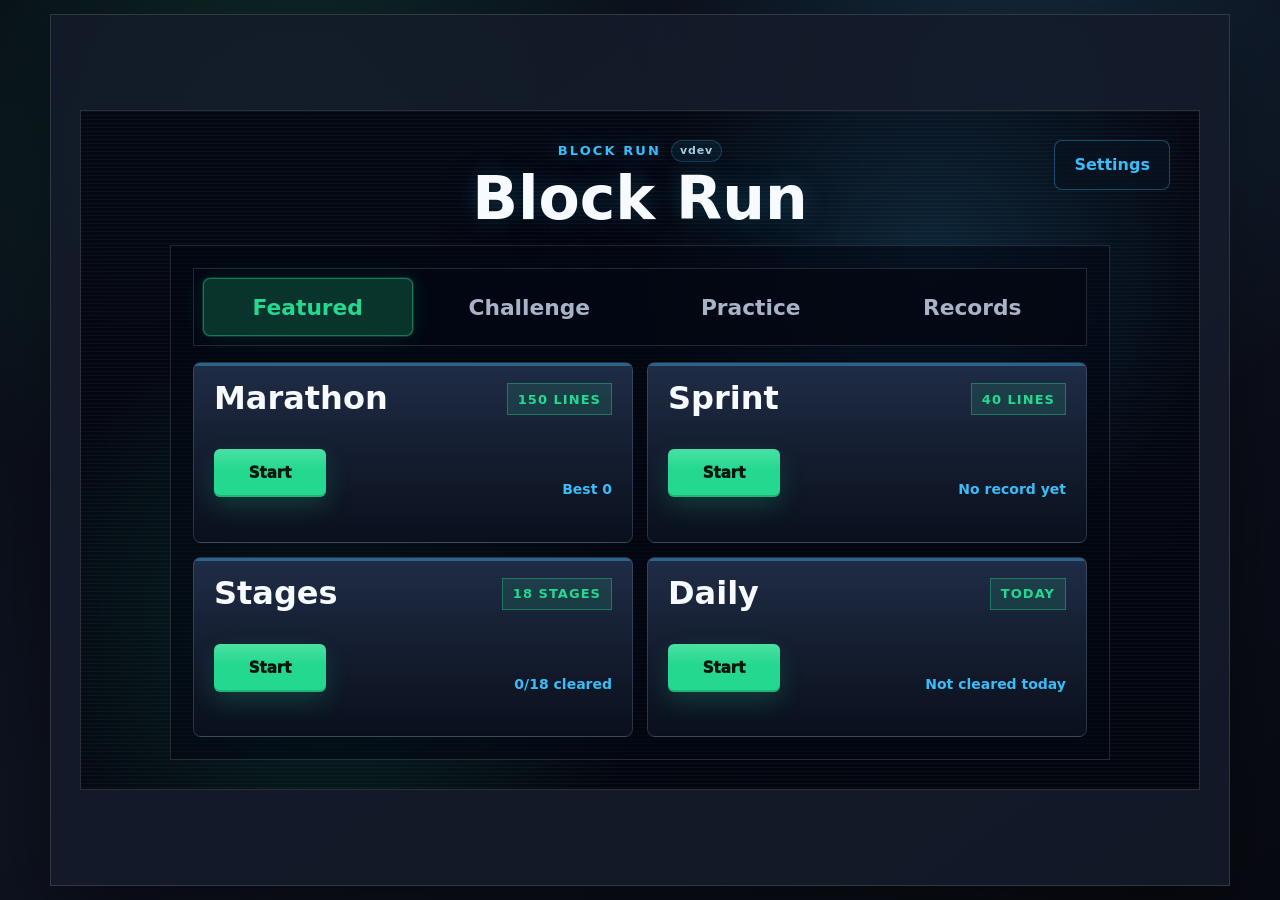
==== commit 7820b3ea: "Refine UI feedback and localize game screens" ====
--- a/game/index.html
+++ b/game/index.html
@@ -12,10 +12,24 @@
         <section class="playfield-panel" aria-label="遊戲區" data-i18n-aria-label="static.playfieldAria">
             <div class="board-frame">
                 <canvas id="board" width="320" height="640" aria-label="方塊棋盤" data-i18n-aria-label="static.boardAria"></canvas>
+                <div id="feedbackOverlay" class="feedback-overlay" data-state="idle" aria-live="polite" aria-hidden="true" hidden>
+                    <div class="feedback-overlay-inner">
+                        <p id="feedbackTag" class="feedback-tag" data-i18n="feedback.combo">連擊</p>
+                        <strong id="feedbackPrimary" class="feedback-primary" data-i18n="feedback.readyPrimary">READY</strong>
+                        <p id="feedbackSecondary" class="feedback-secondary" data-i18n="feedback.readySecondary">即時回饋會顯示在這裡。</p>
+                        <div id="feedbackTimer" class="feedback-timer" hidden>
+                            <span data-i18n="feedback.mysteryCountdown">下一事件</span>
+                            <b id="feedbackTimerValue">0:30</b>
+                        </div>
+                    </div>
+                </div>
                 <div id="screenLayer" class="screen-layer">
                     <section id="menuScreen" class="screen active" aria-label="主選單" data-i18n-aria-label="static.menuAria">
                         <div class="brand-block">
-                            <p class="overline" data-i18n="app.brand">BLOCK RUN</p>
+                            <div class="brand-line">
+                                <p class="overline" data-i18n="app.brand">BLOCK RUN</p>
+                                <span id="appVersionBadge" class="version-badge" aria-label="build version">vdev</span>
+                            </div>
                             <h1 data-i18n="app.title">方塊挑戰</h1>
                         </div>
                         <button type="button" class="menu-settings-button" data-command="open-settings" data-i18n="actions.settings">設定</button>
@@ -35,17 +49,42 @@
                     <section id="pauseScreen" class="screen" aria-label="暫停選單" data-i18n-aria-label="static.pauseAria">
                         <h2 data-i18n="pause.title">暫停</h2>
                         <p id="pauseSummary" data-i18n="pause.summary">調整設定或回到遊戲。</p>
+                        <div class="pause-summary-grid">
+                            <div class="pause-summary-card">
+                                <span class="pause-summary-label" data-i18n="pause.cards.focusLabel">目前焦點</span>
+                                <strong id="pauseFocusValue" data-i18n="pause.cards.focusValue">回到場上前，先看目標與節奏。</strong>
+                            </div>
+                            <div class="pause-summary-card">
+                                <span class="pause-summary-label" data-i18n="pause.cards.inputLabel">操作提示</span>
+                                <strong id="pauseInputValue" data-i18n="pause.cards.inputValue">確認 DAS、ARR、Hold 與旋轉手感。</strong>
+                            </div>
+                            <div class="pause-summary-card">
+                                <span class="pause-summary-label" data-i18n="pause.cards.exitLabel">離場提醒</span>
+                                <strong id="pauseExitValue" data-i18n="pause.cards.exitValue">返回模式不會清設定，但會放棄這局進度。</strong>
+                            </div>
+                        </div>
                         <div class="screen-actions">
                             <button type="button" class="primary" data-command="resume" data-i18n="actions.resume">繼續</button>
                             <button type="button" data-command="restart" data-i18n="actions.restart">重開</button>
                             <button type="button" data-command="open-settings" data-i18n="actions.settings">設定</button>
-                            <button type="button" class="danger-action" data-command="menu" data-i18n="actions.abandonToMenu">放棄並選模式</button>
+                            <button type="button" class="secondary-action" data-command="menu" data-i18n="actions.abandonToMenu">放棄並選模式</button>
                         </div>
                     </section>
 
                     <section id="resultScreen" class="screen" aria-label="結算畫面" data-i18n-aria-label="static.resultAria">
                         <p id="resultLabel" class="overline" data-i18n="result.label">RESULT</p>
                         <h2 id="resultTitle" data-i18n="result.done">結算</h2>
+                        <div class="result-meta">
+                            <div class="result-grade-card">
+                                <span class="result-meta-label" data-i18n="result.gradeLabel">表現評級</span>
+                                <strong id="resultGradeValue" class="result-grade-value" data-i18n="result.gradePending">待評級</strong>
+                                <small id="resultGradeHint" data-i18n="result.gradeHint">依分數、效率與通關表現顯示。</small>
+                            </div>
+                            <div id="resultNewRecordBadge" class="result-badge-card" data-state="idle">
+                                <span class="result-meta-label" data-i18n="result.newRecordLabel">新紀錄</span>
+                                <strong data-i18n="result.newRecordPending">尚未刷新紀錄</strong>
+                            </div>
+                        </div>
                         <div id="resultStats" class="result-grid"></div>
                         <p id="achievementNotice" class="achievement-notice"></p>
                         <div class="screen-actions">
@@ -88,6 +127,15 @@
 
                             <section class="settings-group" data-settings-panel="gameplay">
                                 <p class="settings-section"><span data-i18n="settings.tabs.gameplay">遊戲資訊</span> <small data-i18n="settings.appliedByItem">依項目套用</small></p>
+                                <label class="field-row">
+                                    <span><strong data-i18n="settings.gameplay.language">語言</strong><small data-i18n="settings.gameplay.languageHelp">預設可跟隨瀏覽器語言，也可手動指定。</small></span>
+                                    <select id="languageSetting">
+                                        <option value="auto" data-i18n="settings.gameplay.languageAuto">自動偵測</option>
+                                        <option value="en" data-i18n="settings.gameplay.languageEnglish">English</option>
+                                        <option value="zh-Hant" data-i18n="settings.gameplay.languageZhHant">繁體中文</option>
+                                        <option value="ja" data-i18n="settings.gameplay.languageJapanese">日本語</option>
+                                    </select>
+                                </label>
                                 <label class="switch-row">
                                     <span><strong data-i18n="settings.gameplay.endless">Marathon Endless</strong><small data-i18n="settings.gameplay.endlessHelp">Marathon 不以 150 行結束；下一次開始 Marathon 時套用。</small></span>
                                     <input id="marathonEndlessSetting" type="checkbox">
@@ -117,6 +165,11 @@
                                     <span><strong data-i18n="settings.presentation.sound">音效</strong><small data-i18n="settings.presentation.soundHelp">旋轉、落下、消行與結算提示音。</small></span>
                                     <input id="soundSetting" type="checkbox">
                                 </label>
+                                <label class="range-row">
+                                    <span><strong data-i18n="settings.presentation.soundVolume">音量</strong><small data-i18n="settings.presentation.soundVolumeHelp">調整提示音與操作音量大小。</small></span>
+                                    <input id="soundVolumeSetting" type="range" min="0" max="100" step="1">
+                                    <b id="soundVolumeValue" data-i18n="settings.presentation.soundVolumeDefault">100%</b>
+                                </label>
                                 <label class="field-row">
                                     <span><strong data-i18n="settings.presentation.effects">特效強度</strong><small data-i18n="settings.presentation.effectsHelp">消行、升級、結算粒子效果的量。</small></span>
                                     <select id="effectsSetting">
@@ -136,7 +189,7 @@
                                 </label>
                             </section>
                         </div>
-                        <div class="screen-actions">
+                        <div class="screen-actions settings-actions-sticky">
                             <button type="button" class="primary" data-command="close-settings" data-i18n="actions.done">完成</button>
                             <button type="button" data-command="reset-settings" data-i18n="actions.resetDefaults">重置預設</button>
                         </div>
@@ -221,7 +274,7 @@
                 <button type="button" data-command="zen-undo" data-i18n="actions.undo">倒退</button>
                 <button type="button" data-command="zen-clear" data-i18n="actions.clear">清空</button>
                 <button type="button" class="wide ai-action" id="aiAssistButton" data-command="toggle-ai" data-i18n="actions.aiAssist">AI 接手</button>
-                <button type="button" class="wide danger-action" data-command="menu" data-i18n="actions.abandonToMenu">放棄並選模式</button>
+                <button type="button" class="wide secondary-action" data-command="menu" data-i18n="actions.abandonToMenu">放棄並選模式</button>
             </section>
 
              <section id="hintsPanel" class="hints">
--- a/game/styles.css
+++ b/game/styles.css
@@ -104,6 +104,84 @@
     touch-action: manipulation;
 }
 
+.feedback-overlay {
+    position: absolute;
+    inset: 18px;
+    display: grid;
+    place-items: center;
+    pointer-events: none;
+    z-index: 2;
+}
+
+.feedback-overlay-inner {
+    width: min(100%, 320px);
+    display: grid;
+    gap: 8px;
+    justify-items: center;
+    padding: 16px 18px;
+    border: 1px solid rgba(255, 255, 255, 0.14);
+    border-radius: 18px;
+    background:
+        linear-gradient(180deg, rgba(10, 16, 28, 0.82), rgba(8, 12, 22, 0.7)),
+        rgba(5, 9, 16, 0.72);
+    box-shadow:
+        0 16px 36px rgba(0, 0, 0, 0.34),
+        inset 0 1px 0 rgba(255, 255, 255, 0.08);
+    text-align: center;
+    opacity: 0;
+    transform: translateY(10px) scale(0.97);
+    transition: opacity 0.16s ease, transform 0.16s ease;
+}
+
+.feedback-overlay[data-state="active"] .feedback-overlay-inner,
+.feedback-overlay[data-state="countdown"] .feedback-overlay-inner,
+body.screen-playing .feedback-overlay[data-state="preview"] .feedback-overlay-inner,
+body.screen-paused .feedback-overlay[data-state="preview"] .feedback-overlay-inner {
+    opacity: 1;
+    transform: translateY(0) scale(1);
+}
+
+.feedback-tag {
+    margin: 0;
+    color: var(--accent-2);
+    font-size: 11px;
+    font-weight: 900;
+    letter-spacing: 0.14em;
+    text-transform: uppercase;
+}
+
+.feedback-primary {
+    color: var(--text);
+    font-size: clamp(24px, 5vw, 38px);
+    line-height: 0.95;
+    letter-spacing: 0.02em;
+    text-shadow: 0 0 24px rgba(56, 189, 248, 0.2);
+}
+
+.feedback-secondary {
+    margin: 0;
+    color: var(--muted);
+    font-size: 13px;
+    line-height: 1.45;
+}
+
+.feedback-timer {
+    display: inline-flex;
+    align-items: center;
+    gap: 10px;
+    padding: 7px 12px;
+    border-radius: 999px;
+    background: rgba(255, 255, 255, 0.06);
+    color: var(--soft);
+    font-size: 12px;
+    font-weight: 800;
+}
+
+.feedback-timer b {
+    color: var(--accent);
+    font-size: 14px;
+}
+
 .screen-layer {
     position: absolute;
     inset: 0;
@@ -140,6 +218,29 @@
 .brand-block {
     display: grid;
     gap: 8px;
+}
+
+.brand-line {
+    display: inline-flex;
+    align-items: center;
+    gap: 10px;
+    flex-wrap: wrap;
+}
+
+.version-badge {
+    display: inline-flex;
+    align-items: center;
+    min-height: 22px;
+    padding: 0 8px;
+    border: 1px solid rgba(56, 189, 248, 0.22);
+    border-radius: 999px;
+    background: rgba(56, 189, 248, 0.08);
+    color: rgba(186, 230, 253, 0.88);
+    font-size: 11px;
+    font-weight: 800;
+    letter-spacing: 0.08em;
+    line-height: 1;
+    white-space: nowrap;
 }
 
 .mode-list,
@@ -496,8 +597,9 @@
 
 body.screen-playing .hud h2,
 body.screen-paused .hud h2 {
-    font-size: clamp(19px, 1.45vw, 24px);
-    line-height: 1.16;
+    font-size: clamp(18px, 1.28vw, 22px);
+    line-height: 1.12;
+    text-wrap: pretty;
 }
 
 body.screen-playing .status-badge,
@@ -622,13 +724,17 @@
 }
 
 .hud-header {
-    display: flex;
-    justify-content: space-between;
+    display: grid;
+    grid-template-columns: minmax(0, 1fr) auto;
     gap: 14px;
     align-items: start;
     padding: 12px;
     border: 1px solid rgba(255, 255, 255, 0.11);
     background: rgba(7, 12, 23, 0.72);
+}
+
+.hud-header > div:first-child {
+    min-width: 0;
 }
 
 .hud-header-right {
@@ -858,6 +964,17 @@
 
 .control-panel .wide {
     grid-column: span 2;
+}
+
+button.secondary-action {
+    border-color: rgba(255, 255, 255, 0.18);
+    background: rgba(255, 255, 255, 0.06);
+    color: var(--text);
+}
+
+button.secondary-action:hover {
+    border-color: rgba(255, 255, 255, 0.3);
+    background: rgba(255, 255, 255, 0.1);
 }
 
 button.danger-action {
@@ -981,7 +1098,8 @@
         linear-gradient(90deg, rgba(4, 8, 17, 0.94), rgba(4, 8, 17, 0.84)),
         rgba(4, 8, 17, 0.9);
     text-align: center;
-    overflow: hidden;
+    overflow: auto;
+    scrollbar-gutter: stable;
 }
 
 body.screen-result #resultScreen h2 {
@@ -999,6 +1117,12 @@
 }
 
 body.screen-result #resultStats {
+    width: min(100%, 680px);
+    max-width: 680px;
+    justify-self: center;
+}
+
+body.screen-result .result-meta {
     width: min(100%, 680px);
     max-width: 680px;
     justify-self: center;
@@ -1218,6 +1342,75 @@
     gap: 12px;
 }
 
+.result-meta {
+    display: grid;
+    grid-template-columns: 1.15fr 0.85fr;
+    gap: 12px;
+    width: 100%;
+}
+
+.result-grade-card,
+.result-badge-card,
+.pause-summary-card {
+    display: grid;
+    gap: 6px;
+    padding: 14px 16px;
+    border: 1px solid var(--line);
+    background: rgba(24, 32, 51, 0.92);
+}
+
+.result-meta-label,
+.pause-summary-label {
+    color: var(--soft);
+    font-size: 11px;
+    font-weight: 900;
+    letter-spacing: 0.12em;
+    text-transform: uppercase;
+}
+
+.result-grade-value {
+    font-size: clamp(24px, 3vw, 34px);
+    line-height: 1;
+    letter-spacing: 0.04em;
+}
+
+.result-grade-card small,
+.result-badge-card {
+    color: var(--muted);
+    line-height: 1.45;
+}
+
+.result-badge-card {
+    align-content: center;
+    justify-items: start;
+    border-color: rgba(245, 158, 11, 0.22);
+    background:
+        linear-gradient(180deg, rgba(245, 158, 11, 0.08), rgba(24, 32, 51, 0.94)),
+        rgba(24, 32, 51, 0.92);
+}
+
+.result-badge-card strong {
+    color: #fde68a;
+    font-size: 18px;
+}
+
+.result-badge-card[data-state="active"] {
+    border-color: rgba(245, 158, 11, 0.46);
+    box-shadow: 0 0 0 1px rgba(245, 158, 11, 0.16), 0 16px 32px rgba(245, 158, 11, 0.12);
+}
+
+.pause-summary-grid {
+    display: grid;
+    grid-template-columns: repeat(3, minmax(0, 1fr));
+    gap: 10px;
+}
+
+.pause-summary-card strong {
+    color: var(--text);
+    font-size: 15px;
+    line-height: 1.45;
+}
+
 .result-grid div {
     display: grid;
     align-content: center;
@@ -1252,7 +1445,8 @@
     content: "";
     position: absolute;
     width: min(calc(100% - 44px), 700px);
-    height: min(calc(100% - 44px), 560px);
+    min-height: min(calc(100% - 44px), 560px);
+    height: max(min(calc(100% - 44px), 700px), 560px);
     pointer-events: none;
     border: 2px solid rgba(251, 113, 133, 0.52);
     background:
@@ -1486,13 +1680,14 @@
 
 .touch-pad {
     display: none;
-    gap: 10px;
+    gap: 14px;
+    padding-top: 6px;
 }
 
 .touch-toolbar,
 .touch-primary {
     display: grid;
-    gap: 10px;
+    gap: 12px;
 }
 
 .touch-toolbar {
@@ -1504,7 +1699,8 @@
 }
 
 .touch-toolbar button {
-    min-height: 56px;
+    min-height: 64px;
+    padding: 0 12px;
     font-size: 15px;
     font-weight: 850;
 }
@@ -1517,13 +1713,13 @@
 .touch-primary button[data-action="left"],
 .touch-primary button[data-action="right"],
 .touch-primary button[data-action="down"] {
-    min-height: 74px;
+    min-height: 88px;
     font-size: 32px;
 }
 
 .touch-primary button[data-action="rotate"],
 .touch-primary button[data-action="rotateReverse"] {
-    min-height: 74px;
+    min-height: 88px;
     font-size: 28px;
 }
 
@@ -1531,6 +1727,44 @@
     background: rgba(36, 217, 143, 0.25);
     border-color: rgba(36, 217, 143, 0.42);
     transform: scale(0.94);
+}
+
+.settings-actions-sticky {
+    position: sticky;
+    bottom: 0;
+    z-index: 2;
+    padding-top: 12px;
+    margin-top: auto;
+    background:
+        linear-gradient(180deg, rgba(7, 10, 18, 0), rgba(7, 10, 18, 0.92) 28%, rgba(7, 10, 18, 0.98) 100%);
+    backdrop-filter: blur(8px);
+}
+
+@media (max-width: 900px) {
+    .result-meta {
+        grid-template-columns: 1fr;
+    }
+}
+
+@media (max-width: 900px) {
+    body.screen-paused .board-frame {
+        overflow: hidden;
+    }
+
+    body.screen-paused #pauseScreen {
+        justify-content: flex-start;
+        overflow: auto;
+        scrollbar-gutter: stable;
+    }
+
+    body.screen-paused .pause-summary-grid {
+        grid-template-columns: repeat(2, minmax(0, 1fr));
+        align-items: start;
+    }
+
+    body.screen-paused .pause-summary-card:last-child {
+        grid-column: 1 / -1;
+    }
 }
 
 .training-hidden .training-only {
@@ -2214,60 +2448,79 @@
     }
 
     body.screen-menu #menuScreen {
-        gap: 12px;
-        padding: 14px 12px 12px;
+        gap: 10px;
+        padding: 12px 10px 10px;
     }
 
     body.screen-menu .brand-block {
         justify-items: start;
         text-align: left;
-        gap: 6px;
-        padding: 6px 88px 0 8px;
+        gap: 4px;
+        padding: 4px 80px 0 6px;
     }
 
     body.screen-menu .brand-block .overline {
-        font-size: 12px;
-        letter-spacing: 0.12em;
+        font-size: 11px;
+        letter-spacing: 0.16em;
+    }
+
+    body.screen-menu .brand-line {
+        gap: 8px;
+    }
+
+    body.screen-menu .version-badge {
+        min-height: 20px;
+        padding: 0 7px;
+        font-size: 10px;
     }
 
     body.screen-menu .brand-block h1 {
-        font-size: clamp(28px, 10vw, 44px);
-        line-height: 0.94;
+        font-size: clamp(24px, 8.8vw, 38px);
+        line-height: 0.92;
     }
 
     body.screen-menu .menu-settings-button {
         position: absolute;
-        top: 12px;
-        right: 12px;
-        min-width: 70px;
-        min-height: 34px;
+        top: 10px;
+        right: 10px;
+        min-width: 64px;
+        min-height: 32px;
         padding: 0 10px;
-        font-size: 13px;
+        font-size: 12px;
     }
 
     body.screen-menu .mode-list {
         width: 100%;
-        gap: 10px;
-        padding: 10px;
+        gap: 8px;
+        padding: 8px;
+    }
+
+    body.screen-menu .mode-tabs {
+        grid-template-columns: repeat(4, minmax(0, 1fr));
+        gap: 6px;
     }
 
     body.screen-menu .mode-tabs button {
-        min-height: 42px;
-        font-size: 15px;
+        min-height: 38px;
+        padding: 0 6px;
+        font-size: 14px;
     }
 
     body.screen-menu .mode-card {
-        min-height: 128px;
-        padding: 12px;
+        grid-template-rows: auto auto;
+        align-content: start;
+        min-height: 0;
+        padding: 12px 14px;
         gap: 8px;
     }
 
     body.screen-menu .mode-card-copy {
+        grid-template-columns: minmax(0, 1fr) auto;
         gap: 6px;
     }
 
     body.screen-menu .mode-card strong {
-        font-size: 17px;
+        font-size: 16px;
         line-height: 1.02;
     }
 
@@ -2276,23 +2529,26 @@
     }
 
     body.screen-menu .mode-card-footer {
-        flex-direction: row;
+        display: grid;
+        grid-template-columns: auto minmax(0, 1fr);
         align-items: center;
-        gap: 10px;
-        margin-top: 6px;
+        gap: 12px;
+        margin-top: 2px;
     }
 
     body.screen-menu .mode-card-footer b {
         width: auto;
-        min-width: 92px;
-        min-height: 36px;
+        min-width: 90px;
+        min-height: 34px;
         padding: 0 14px;
     }
 
     body.screen-menu .mode-card small {
         width: auto;
-        margin-left: auto;
+        margin-left: 0;
         text-align: right;
+        align-self: center;
+        font-size: 13px;
     }
 
     body.screen-playing .app-shell,
@@ -2363,6 +2619,50 @@
     body.screen-paused .stat {
         min-height: 58px;
         padding: 8px 10px;
+    }
+
+    body.screen-paused #pauseScreen {
+        gap: 10px;
+        padding: 16px 12px 14px;
+    }
+
+    body.screen-paused #pauseScreen h2 {
+        font-size: clamp(20px, 6vw, 28px);
+    }
+
+    body.screen-paused #pauseScreen p {
+        font-size: 14px;
+        line-height: 1.45;
+    }
+
+    body.screen-paused .pause-summary-grid {
+        gap: 8px;
+    }
+
+    body.screen-paused .pause-summary-card {
+        gap: 5px;
+        padding: 10px 12px;
+    }
+
+    body.screen-paused .pause-summary-label {
+        font-size: 10px;
+        letter-spacing: 0.08em;
+    }
+
+    body.screen-paused .pause-summary-card strong {
+        font-size: 13px;
+        line-height: 1.35;
+    }
+
+    body.screen-paused #pauseScreen .screen-actions {
+        gap: 8px;
+    }
+
+    body.screen-paused #pauseScreen .screen-actions button {
+        min-height: 42px;
+        padding: 0 10px;
+        font-size: 15px;
+        line-height: 1.15;
     }
 
     body.screen-playing .touch-pad {
@@ -2631,13 +2931,33 @@
 }
 
 @media (max-width: 460px) {
-    .mode-tabs {
-        grid-template-columns: 1fr;
+    body.screen-menu .brand-line {
+        gap: 6px;
+    }
+
+    body.screen-menu .version-badge {
+        padding: 0 6px;
+        font-size: 9px;
+        letter-spacing: 0.06em;
+    }
+
+    body.screen-paused #pauseScreen {
+        padding: 14px 10px 12px;
+    }
+
+    body.screen-paused #pauseScreen .screen-actions {
+        grid-template-columns: repeat(2, minmax(0, 1fr));
+    }
+
+    body.screen-paused #pauseScreen .screen-actions button {
+        min-height: 40px;
+        padding-inline: 8px;
+        font-size: 14px;
     }
 
     body.screen-menu .mode-tabs button {
-        min-height: 50px;
-        font-size: 16px;
+        min-height: 36px;
+        font-size: 13px;
     }
 
     body.screen-menu .mode-card-grid,
@@ -2647,12 +2967,12 @@
     }
 
     body.screen-menu .mode-card {
-        min-height: 148px;
-        padding: 14px 14px 12px;
+        min-height: 0;
+        padding: 13px 13px 12px;
     }
 
     body.screen-menu .mode-card-copy {
-        grid-template-columns: 1fr;
+        grid-template-columns: minmax(0, 1fr) auto;
         gap: 6px;
     }
 
@@ -2661,8 +2981,9 @@
         line-height: 1.05;
     }
 
-    body.screen-menu .mode-card em {
-        justify-self: start;
+    body.screen-menu .mode-card-footer {
+        grid-template-columns: minmax(82px, auto) 1fr;
+        gap: 10px;
     }
 
     .touch-toolbar,
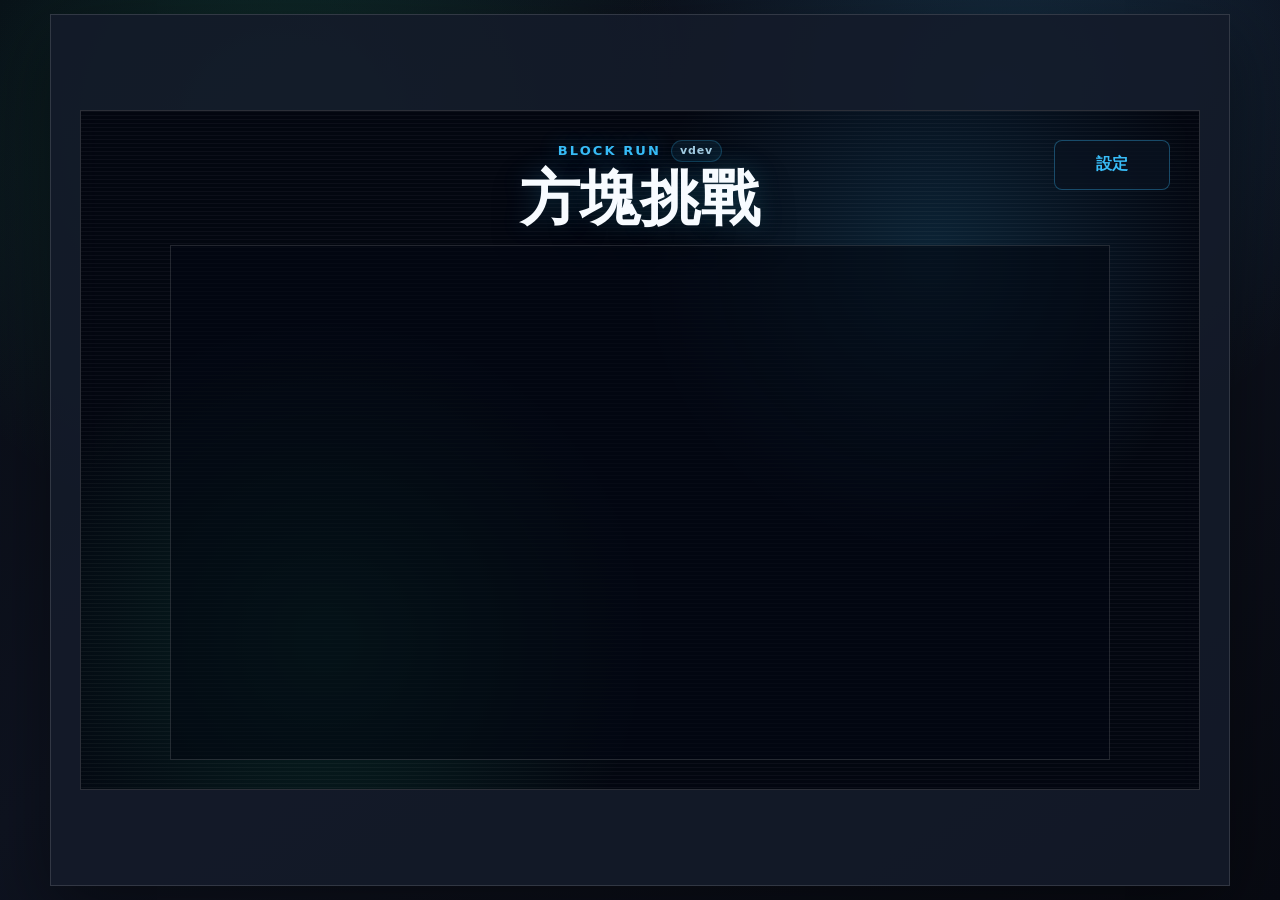
==== commit 671765d3: "feat: refactor ui and improve multilingual touch accessibility UX" ====
--- a/game/index.html
+++ b/game/index.html
@@ -23,6 +23,40 @@
                         </div>
                     </div>
                 </div>
+                <div id="helpOverlay" class="help-overlay" role="dialog" aria-modal="true" aria-labelledby="helpOverlayTitle" aria-hidden="true" hidden>
+                    <div class="help-overlay-inner">
+                        <div class="help-overlay-header">
+                            <h2 id="helpOverlayTitle" data-i18n="help.title">遊戲提示</h2>
+                    <button type="button" id="helpOverlayClose" class="help-close" data-command="toggle-help" data-i18n-title="help.close" data-i18n-aria-label="help.close" aria-label="關閉提示"></button>
+                        </div>
+                        <p id="helpOverlaySubtitle" data-i18n="help.subtitle">第一次開始，先看這裡一次，建立手感會快很多。</p>
+                        <div class="help-overlay-grid">
+                            <section class="help-block">
+                                <h3 data-i18n="help.pcTitle">桌機操作</h3>
+                                <ul>
+                                    <li><kbd>P</kbd> <span data-i18n="help.pcPause">暫停 / 繼續</span></li>
+                                    <li><kbd>空白鍵</kbd> <span data-i18n="help.pcStart">開始遊戲或硬降</span></li>
+                                    <li><kbd>Enter</kbd> <span data-i18n="help.pcRestart">回到選單後可直接重玩</span></li>
+                                    <li><kbd>R</kbd> <span data-i18n="help.pcRestartRun">重玩本局</span></li>
+                                    <li><kbd>Shift</kbd> + <kbd>?</kbd> <span data-i18n="help.pcToggleHint">切換提示覆蓋層</span></li>
+                                </ul>
+                            </section>
+                            <section class="help-block">
+                                <h3 data-i18n="help.mobileTitle">手機觸控</h3>
+                                <ul>
+                                    <li><span data-i18n="help.mobileSwipe">左/右滑：位移；上滑：硬降；下滑：快速下落</span></li>
+                                    <li><span data-i18n="help.mobileTap">快速雙擊棋盤：旋轉（副軸）</span></li>
+                                    <li><span data-i18n="help.mobilePress">長按下鍵：持續下落</span></li>
+                                    <li><span data-i18n="help.mobilePanel">觸控面板：支援左/右/旋轉/下落</span></li>
+                                </ul>
+                            </section>
+                        </div>
+                        <button type="button" class="help-dismiss" data-command="toggle-help" data-i18n="help.gotIt">我知道了</button>
+                    </div>
+                </div>
+                <div id="statusToast" class="status-toast" role="status" aria-live="polite" aria-atomic="true" hidden>
+                    <span id="statusToastText"></span>
+                </div>
                 <div id="screenLayer" class="screen-layer">
                     <section id="menuScreen" class="screen active" aria-label="主選單" data-i18n-aria-label="static.menuAria">
                         <div class="brand-block">
@@ -49,20 +83,6 @@
                     <section id="pauseScreen" class="screen" aria-label="暫停選單" data-i18n-aria-label="static.pauseAria">
                         <h2 data-i18n="pause.title">暫停</h2>
                         <p id="pauseSummary" data-i18n="pause.summary">調整設定或回到遊戲。</p>
-                        <div class="pause-summary-grid">
-                            <div class="pause-summary-card">
-                                <span class="pause-summary-label" data-i18n="pause.cards.focusLabel">目前焦點</span>
-                                <strong id="pauseFocusValue" data-i18n="pause.cards.focusValue">回到場上前，先看目標與節奏。</strong>
-                            </div>
-                            <div class="pause-summary-card">
-                                <span class="pause-summary-label" data-i18n="pause.cards.inputLabel">操作提示</span>
-                                <strong id="pauseInputValue" data-i18n="pause.cards.inputValue">確認 DAS、ARR、Hold 與旋轉手感。</strong>
-                            </div>
-                            <div class="pause-summary-card">
-                                <span class="pause-summary-label" data-i18n="pause.cards.exitLabel">離場提醒</span>
-                                <strong id="pauseExitValue" data-i18n="pause.cards.exitValue">返回模式不會清設定，但會放棄這局進度。</strong>
-                            </div>
-                        </div>
                         <div class="screen-actions">
                             <button type="button" class="primary" data-command="resume" data-i18n="actions.resume">繼續</button>
                             <button type="button" data-command="restart" data-i18n="actions.restart">重開</button>
@@ -86,6 +106,7 @@
                             </div>
                         </div>
                         <div id="resultStats" class="result-grid"></div>
+                        <div id="resultComparison"></div>
                         <p id="achievementNotice" class="achievement-notice"></p>
                         <div class="screen-actions">
                             <button type="button" class="primary" data-command="restart" data-i18n="actions.playAgain">再玩一次</button>
@@ -229,6 +250,8 @@
                     <h2 id="objectiveText" data-i18n="hud.chooseMode">選擇模式開始</h2>
                 </div>
                 <div class="hud-header-right">
+                    <button type="button" id="helpToggleButton" class="icon-btn" data-command="toggle-help" data-i18n-title="help.buttonTitle" data-i18n-aria-label="help.buttonTitle" aria-label="顯示操作提示">?</button>
+                    <button type="button" id="statToggleButton" class="icon-btn" data-command="toggle-advanced-stats" data-i18n-title="hud.toggleAdvancedStats" data-i18n-aria-label="hud.toggleAdvancedStats" aria-label="切換進階統計">±</button>
                     <button type="button" id="quickSoundToggle" class="icon-btn" title="切換音效" aria-label="切換音效" data-i18n-title="hud.soundToggle" data-i18n-aria-label="hud.soundToggle">🔊</button>
                     <span id="statusBadge" class="status-badge" data-i18n="status.ready">準備</span>
                 </div>
@@ -239,8 +262,8 @@
                 <div class="stat"><span data-i18n="hud.bestScore">最高分</span><strong id="bestValue">0</strong></div>
                 <div class="stat"><span data-i18n="hud.lines">行數</span><strong id="linesValue">0</strong></div>
                 <div class="stat"><span data-i18n="hud.level">等級</span><strong id="levelValue">1</strong></div>
-                <div class="stat training-only"><span>PPS</span><strong id="ppsValue">0.00</strong></div>
-                <div class="stat training-only"><span>LPM</span><strong id="lpmValue">0.0</strong></div>
+                <div class="stat advanced-stat"><span>PPS</span><strong id="ppsValue">0.00</strong></div>
+                <div class="stat advanced-stat"><span>LPM</span><strong id="lpmValue">0.0</strong></div>
             </section>
 
             <section class="preview-grid" aria-label="下一顆與保留" data-i18n-aria-label="static.previewAria">
@@ -277,11 +300,11 @@
                 <button type="button" class="wide secondary-action" data-command="menu" data-i18n="actions.abandonToMenu">放棄並選模式</button>
             </section>
 
-             <section id="hintsPanel" class="hints">
-                <h3 class="hud-section-title" data-i18n="hud.keys">鍵位</h3>
-                <div class="key-map">
-                    <div><span><kbd>←</kbd><kbd>→</kbd></span><b data-i18n="keys.move">移動</b></div>
-                    <div><span><kbd>↑</kbd><kbd>X</kbd></span><b data-i18n="keys.rotate">旋轉</b></div>
+                    <section id="hintsPanel" class="hints">
+                        <h3 class="hud-section-title" data-i18n="hud.keys">鍵位</h3>
+                        <div class="key-map">
+                            <div><span><kbd>←</kbd><kbd>→</kbd></span><b data-i18n="keys.move">移動</b></div>
+                            <div><span><kbd>↑</kbd><kbd>X</kbd></span><b data-i18n="keys.rotate">旋轉</b></div>
                     <div><span><kbd>Z</kbd></span><b data-i18n="keys.reverse">反轉</b></div>
                     <div><span><kbd>↓</kbd></span><b data-i18n="keys.softDrop">軟降</b></div>
                     <div><span><kbd>Space</kbd></span><b data-i18n="keys.hardDrop">硬降</b></div>
@@ -293,23 +316,23 @@
                 </div>
             </section>
 
-            <section class="touch-pad" aria-label="觸控控制" data-i18n-aria-label="static.touchAria">
-                <div class="touch-toolbar" role="group" aria-label="快速操作">
-                    <button type="button" id="touchAiAssistButton" class="ai-action" data-command="toggle-ai" data-i18n="actions.aiAssist">AI 接手</button>
-                    <button type="button" data-action="hold" data-i18n="actions.hold">保留</button>
-                    <button type="button" data-command="pause" data-i18n="actions.pause">暫停</button>
-                    <button type="button" data-command="restart" data-i18n="actions.restart">重開</button>
-                    <button type="button" data-action="drop" aria-label="硬降">⤓</button>
-                </div>
-                <div class="touch-primary" role="group" aria-label="主要控制">
-                    <button type="button" data-action="left" aria-label="向左">←</button>
-                    <button type="button" data-action="rotateReverse" aria-label="反向旋轉">↺</button>
-                    <button type="button" data-action="down" aria-label="軟降">↓</button>
-                    <button type="button" data-action="rotate" aria-label="旋轉">↻</button>
-                    <button type="button" data-action="right" aria-label="向右">→</button>
-                </div>
-            </section>
-        </aside>
+                        <section class="touch-pad" aria-label="觸控控制" data-i18n-aria-label="static.touchAria">
+                        <div class="touch-toolbar" role="group" data-i18n-aria-label="static.touchToolbarAria">
+                            <button type="button" id="touchAiAssistButton" class="ai-action screen-command-ai" data-command="toggle-ai" data-i18n="actions.aiAssist" data-i18n-title="actions.aiAssist" data-i18n-aria-label="actions.aiAssist">AI 接手</button>
+                            <button type="button" data-action="hold" data-i18n="actions.hold" data-i18n-title="actions.hold" data-i18n-aria-label="actions.hold">保留</button>
+                            <button type="button" data-command="pause" data-i18n="actions.pause" data-i18n-title="actions.pause" data-i18n-aria-label="actions.pause">暫停</button>
+                            <button type="button" data-command="restart" data-i18n="actions.restart" data-i18n-title="actions.restart" data-i18n-aria-label="actions.restart">重開</button>
+                            <button type="button" data-action="drop" data-i18n-aria-label="keys.hardDrop" data-i18n-title="keys.hardDrop" aria-label="硬降">⤓</button>
+                        </div>
+                        <div class="touch-primary" role="group" data-i18n-aria-label="static.touchPrimaryAria">
+                            <button type="button" data-action="left" data-i18n-aria-label="touch.left" data-i18n-title="touch.left">←</button>
+                            <button type="button" data-action="rotateReverse" data-i18n-aria-label="touch.rotateReverse" data-i18n-title="touch.rotateReverse">↺</button>
+                            <button type="button" data-action="down" data-i18n-aria-label="touch.down" data-i18n-title="touch.down">↓</button>
+                            <button type="button" data-action="rotate" data-i18n-aria-label="touch.rotate" data-i18n-title="touch.rotate">↻</button>
+                            <button type="button" data-action="right" data-i18n-aria-label="touch.right" data-i18n-title="touch.right">→</button>
+                        </div>
+                    </section>
+                </aside>
     </main>
 
     <script type="module" src="./src/game.js?v=__APP_VERSION__"></script>
--- a/game/styles.css
+++ b/game/styles.css
@@ -201,6 +201,184 @@
     pointer-events: none;
 }
 
+.help-overlay,
+.status-toast {
+    position: absolute;
+    left: 50%;
+    z-index: 3;
+    pointer-events: none;
+}
+
+.help-overlay {
+    top: clamp(20px, 8vh, 44px);
+    width: min(96%, 620px);
+    transform: translateX(-50%);
+    background: linear-gradient(180deg, rgba(6, 11, 20, 0.94), rgba(4, 8, 17, 0.94));
+    border: 1px solid rgba(56, 189, 248, 0.38);
+    border-radius: 16px;
+    box-shadow: 0 26px 60px rgba(0, 0, 0, 0.4);
+    backdrop-filter: blur(10px);
+    pointer-events: auto;
+    opacity: 0;
+    transform: translate(-50%, -8px);
+    visibility: hidden;
+    transition: opacity 0.14s ease, transform 0.2s ease, visibility 0.2s ease;
+}
+
+.help-overlay[data-state="active"] {
+    opacity: 1;
+    visibility: visible;
+    transform: translate(-50%, 0);
+}
+
+.help-overlay-inner {
+    display: grid;
+    gap: 10px;
+    padding: 14px;
+}
+
+.help-overlay-header {
+    display: flex;
+    justify-content: space-between;
+    gap: 10px;
+    align-items: center;
+}
+
+.help-overlay h2,
+.help-overlay h3 {
+    margin: 0;
+}
+
+.help-overlay h2 {
+    color: #dbeafe;
+    font-size: clamp(20px, 3vw, 28px);
+}
+
+.help-overlay h3 {
+    color: #7dd3fc;
+    font-size: 13px;
+    letter-spacing: 0.1em;
+    text-transform: uppercase;
+}
+
+.help-overlay-grid {
+    display: grid;
+    grid-template-columns: minmax(0, 1fr) minmax(0, 1fr);
+    gap: 10px;
+}
+
+.help-block {
+    border: 1px solid rgba(255, 255, 255, 0.12);
+    border-radius: 12px;
+    padding: 10px;
+    background: rgba(10, 14, 24, 0.76);
+}
+
+.help-block ul {
+    list-style: none;
+    margin: 6px 0 0;
+    padding: 0;
+    display: grid;
+    gap: 8px;
+    color: var(--muted);
+    font-size: 14px;
+    line-height: 1.35;
+}
+
+.help-block li {
+    display: grid;
+    gap: 4px;
+    grid-template-columns: auto 1fr;
+    align-items: center;
+}
+
+.help-block li kbd {
+    display: inline-flex;
+    align-items: center;
+    justify-content: center;
+    border: 1px solid rgba(255, 255, 255, 0.22);
+    background: rgba(24, 32, 51, 0.9);
+    color: var(--text);
+    border-radius: 8px;
+    min-width: 34px;
+    min-height: 28px;
+    padding: 2px 6px;
+    font-weight: 900;
+    font-size: 12px;
+}
+
+.help-close {
+    width: 30px;
+    height: 30px;
+    min-height: 30px;
+    border: 1px solid rgba(255, 255, 255, 0.2);
+    background: rgba(255, 255, 255, 0.08);
+    border-radius: 8px;
+    font-size: 16px;
+    color: var(--muted);
+    font-weight: 900;
+    display: inline-flex;
+    align-items: center;
+    justify-content: center;
+    cursor: pointer;
+}
+
+.help-close::before {
+    content: "✕";
+    line-height: 1;
+}
+
+.help-close:hover {
+    background: rgba(251, 113, 133, 0.18);
+    border-color: rgba(251, 113, 133, 0.46);
+}
+
+.help-dismiss {
+    justify-self: end;
+    min-height: 38px;
+    padding: 0 14px;
+    border: 1px solid rgba(56, 189, 248, 0.38);
+    background: rgba(56, 189, 248, 0.12);
+    color: #dbeafe;
+    border-radius: 10px;
+    cursor: pointer;
+}
+
+.status-toast {
+    top: 16px;
+    transform: translateX(-50%);
+    width: min(92%, 360px);
+    padding: 10px 14px;
+    border: 1px solid rgba(56, 189, 248, 0.4);
+    background: rgba(7, 13, 24, 0.94);
+    color: var(--text);
+    border-radius: 12px;
+    font-size: 14px;
+    line-height: 1.35;
+    text-align: center;
+    box-shadow: 0 14px 34px rgba(0, 0, 0, 0.45);
+    opacity: 0;
+    visibility: hidden;
+    transition: opacity 0.16s ease, transform 0.16s ease, visibility 0.16s ease;
+    transform: translate(-50%, -10px);
+}
+
+.status-toast[data-state="active"] {
+    opacity: 1;
+    visibility: visible;
+    transform: translate(-50%, 0);
+}
+
+.status-toast[data-kind="warn"] {
+    border-color: rgba(245, 158, 11, 0.45);
+    background: rgba(31, 22, 9, 0.95);
+}
+
+.status-toast[data-kind="success"] {
+    border-color: rgba(36, 217, 143, 0.45);
+    background: rgba(7, 24, 12, 0.95);
+}
+
 .screen.active { display: flex; pointer-events: auto; }
 .screen h1, .screen h2, .hud h2 { margin: 0; letter-spacing: 0; }
 .screen h1 { font-size: clamp(30px, 4.4vw, 46px); line-height: 0.95; }
@@ -453,6 +631,17 @@
     justify-content: center;
 }
 
+body.screen-paused .app-shell {
+    width: min(100%, 1140px);
+    grid-template-columns:
+        minmax(220px, 280px)
+        minmax(260px, min(32vw, calc((100vh - 64px) / 2)));
+    grid-template-rows: minmax(0, 1fr);
+    column-gap: 28px;
+    row-gap: 0;
+    align-items: center;
+}
+
 body.screen-playing .playfield-panel,
 body.screen-paused .playfield-panel {
     grid-column: 2;
@@ -460,6 +649,11 @@
     min-height: 0;
 }
 
+body.screen-paused .playfield-panel {
+    grid-column: 2;
+    grid-row: 1;
+}
+
 body.screen-playing .hud,
 body.screen-paused .hud {
     display: contents;
@@ -500,6 +694,13 @@
 body.screen-paused .hints {
     grid-column: 3;
     grid-row: 3 / span 2;
+}
+
+body.screen-paused .hud-header,
+body.screen-paused .preview-grid,
+body.screen-paused .progress-panel,
+body.screen-paused .touch-pad {
+    display: none;
 }
 
 body.screen-playing .hud-header,
@@ -613,10 +814,57 @@
     gap: 9px;
 }
 
+body.screen-paused .stat-grid {
+    grid-column: 1;
+    grid-row: 1;
+    align-self: center;
+    gap: 10px;
+    opacity: 0.72;
+    filter: saturate(0.82);
+}
+
 body.screen-playing .stat,
 body.screen-paused .stat {
     min-height: 68px;
     padding: 10px 12px;
+}
+
+body.screen-paused .stat {
+    min-height: 74px;
+}
+
+body.screen-paused #pauseScreen {
+    align-items: center;
+    justify-content: center;
+    gap: 14px;
+    padding: 28px 24px;
+    background: linear-gradient(180deg, rgba(4, 8, 17, 0.64), rgba(4, 8, 17, 0.84));
+    backdrop-filter: blur(7px);
+    text-align: center;
+}
+
+body.screen-paused #pauseScreen h2,
+body.screen-paused #pauseScreen p,
+body.screen-paused #pauseScreen .screen-actions {
+    width: min(100%, 540px);
+}
+
+body.screen-paused #pauseScreen p {
+    display: inline-flex;
+    align-items: center;
+    justify-content: center;
+    min-height: 50px;
+    padding: 12px 16px;
+    border: 1px solid rgba(148, 163, 184, 0.2);
+    background: rgba(17, 24, 39, 0.72);
+    color: var(--text);
+    font-size: 16px;
+    line-height: 1.45;
+    text-wrap: balance;
+}
+
+body.screen-paused #pauseScreen .screen-actions {
+    gap: 10px;
 }
 
 body.screen-playing .stat span,
@@ -743,6 +991,15 @@
     align-items: flex-end;
     gap: 6px;
     flex: none;
+}
+
+body.hud-advanced-stats .advanced-stat,
+body.screen-result .advanced-stat {
+    display: grid;
+}
+
+body:not(.hud-advanced-stats) .advanced-stat {
+    display: none;
 }
 
 .icon-btn {
@@ -1349,9 +1606,68 @@
     width: 100%;
 }
 
+.result-comparison {
+    width: min(100%, 680px);
+    margin: 0 auto;
+    padding: 12px 14px;
+    border: 1px solid rgba(255, 255, 255, 0.1);
+    background: rgba(12, 19, 34, 0.86);
+    color: var(--muted);
+    border-left: 3px solid rgba(56, 189, 248, 0.7);
+    display: grid;
+    gap: 8px;
+    font-size: 14px;
+    line-height: 1.45;
+}
+
+.result-comparison-title {
+    margin: 0;
+    color: var(--soft);
+    font-size: 12px;
+    font-weight: 900;
+    letter-spacing: 0.12em;
+    text-transform: uppercase;
+}
+
+.result-comparison-item {
+    display: grid;
+    grid-template-columns: 1fr auto;
+    align-items: center;
+    gap: 6px;
+}
+
+.result-comparison strong {
+    color: var(--text);
+    font-weight: 850;
+}
+
+.result-comparison-item small {
+    color: var(--soft);
+    text-align: right;
+    font-size: 13px;
+}
+
+.result-comparison-item.better {
+    color: #34d399;
+}
+
+.result-comparison-item.worse {
+    color: #fda4af;
+}
+
+.result-comparison-item.same {
+    color: var(--muted);
+}
+
+.result-empty-comparison {
+    margin: 0;
+    color: var(--muted);
+    font-size: 13px;
+    line-height: 1.45;
+}
+
 .result-grade-card,
-.result-badge-card,
-.pause-summary-card {
+.result-badge-card {
     display: grid;
     gap: 6px;
     padding: 14px 16px;
@@ -1359,8 +1675,7 @@
     background: rgba(24, 32, 51, 0.92);
 }
 
-.result-meta-label,
-.pause-summary-label {
+.result-meta-label {
     color: var(--soft);
     font-size: 11px;
     font-weight: 900;
@@ -1397,18 +1712,6 @@
 .result-badge-card[data-state="active"] {
     border-color: rgba(245, 158, 11, 0.46);
     box-shadow: 0 0 0 1px rgba(245, 158, 11, 0.16), 0 16px 32px rgba(245, 158, 11, 0.12);
-}
-
-.pause-summary-grid {
-    display: grid;
-    grid-template-columns: repeat(3, minmax(0, 1fr));
-    gap: 10px;
-}
-
-.pause-summary-card strong {
-    color: var(--text);
-    font-size: 15px;
-    line-height: 1.45;
 }
 
 .result-grid div {
@@ -1475,13 +1778,23 @@
     z-index: 1;
 }
 
+body.screen-result.game-over #resultScreen .overline,
+body.screen-result.game-over #resultScreen h2,
+body.screen-result.game-over #resultScreen .result-meta,
+body.screen-result.game-over #resultScreen #resultStats,
+body.screen-result.game-over #resultScreen #achievementNotice {
+    width: min(100%, 620px);
+    max-width: 620px;
+    justify-self: center;
+}
+
 body.screen-result.game-over #resultScreen .overline {
     color: var(--danger);
 }
 
 body.screen-result.game-over #resultScreen h2 {
     color: #fff7f8;
-    font-size: clamp(40px, 6.4vw, 72px);
+    font-size: clamp(40px, 5.8vw, 68px);
     letter-spacing: 0;
     text-shadow:
         0 0 18px rgba(251, 113, 133, 0.48),
@@ -1500,7 +1813,6 @@
 }
 
 body.screen-result.game-over #resultStats {
-    width: min(100%, 560px);
     grid-template-columns: repeat(2, minmax(0, 1fr));
 }
 
@@ -1546,6 +1858,8 @@
     grid-template-rows: auto 1fr;
     gap: 18px;
     min-height: 0;
+    height: min(100%, 760px);
+    overflow: hidden;
 }
 
 .profile-summary-grid,
@@ -1553,10 +1867,27 @@
     border: 1px solid var(--line);
     background: rgba(12, 19, 34, 0.82);
     padding: 18px;
+    min-height: 0;
+    overflow: hidden;
+}
+
+.profile-empty-state {
+    margin: 0;
+    color: var(--muted);
+    line-height: 1.45;
+    padding: 8px 0;
+}
+
+.profile-grid-note {
+    margin: 8px 0 0;
+    color: var(--soft);
+    font-size: 14px;
+    line-height: 1.45;
 }
 
 .profile-summary-grid {
     grid-row: 1 / 3;
+    overflow: auto;
 }
 
 .profile-table {
@@ -1590,6 +1921,8 @@
     margin: 0;
     padding: 0;
     list-style: none;
+    min-height: 0;
+    overflow: auto;
 }
 
 .profile-list li {
@@ -1710,6 +2043,10 @@
     line-height: 1;
 }
 
+.touch-toolbar .screen-command-ai {
+    min-height: 64px;
+}
+
 .touch-primary button[data-action="left"],
 .touch-primary button[data-action="right"],
 .touch-primary button[data-action="down"] {
@@ -1723,10 +2060,46 @@
     font-size: 28px;
 }
 
+.touch-pad.compact .touch-toolbar {
+    grid-template-columns: repeat(4, minmax(0, 1fr));
+}
+
+.touch-pad.compact .touch-toolbar button[data-command="pause"] {
+    grid-column: span 2;
+}
+
+.touch-pad.compact .touch-toolbar .screen-command-ai {
+    display: none;
+}
+
+.touch-pad.compact .touch-primary {
+    grid-template-columns: repeat(5, minmax(0, 1fr));
+}
+
+.touch-pad.compact .touch-primary button {
+    min-height: 74px;
+    padding: 0 8px;
+}
+
+.touch-pad button {
+    touch-action: none;
+    -webkit-tap-highlight-color: transparent;
+    user-select: none;
+    outline: none;
+}
+
 .touch-pad button.active {
     background: rgba(36, 217, 143, 0.25);
     border-color: rgba(36, 217, 143, 0.42);
     transform: scale(0.94);
+}
+
+.touch-pad button:focus-visible {
+    box-shadow: 0 0 0 2px rgba(56, 189, 248, 0.42);
+}
+
+.touch-pad.compact .touch-toolbar {
+    gap: 10px;
 }
 
 .settings-actions-sticky {
@@ -1752,18 +2125,9 @@
     }
 
     body.screen-paused #pauseScreen {
-        justify-content: flex-start;
+        justify-content: center;
         overflow: auto;
         scrollbar-gutter: stable;
-    }
-
-    body.screen-paused .pause-summary-grid {
-        grid-template-columns: repeat(2, minmax(0, 1fr));
-        align-items: start;
-    }
-
-    body.screen-paused .pause-summary-card:last-child {
-        grid-column: 1 / -1;
     }
 }
 
@@ -1834,11 +2198,21 @@
     align-items: center;
 }
 
+body.screen-profile #profileScreen {
+    display: grid;
+    grid-template-columns: minmax(0, 1fr);
+    grid-template-rows: auto minmax(0, 1fr);
+    gap: 18px;
+    height: 100%;
+    overflow: hidden;
+}
+
 body.screen-stageSelect #stageSelectScreen > *,
 body.screen-settings #settingsScreen > *,
 body.screen-profile #profileScreen > * {
     width: min(100%, 1120px);
     margin-inline: auto;
+    min-height: 0;
 }
 
 body.screen-menu #menuScreen {
@@ -2622,8 +2996,8 @@
     }
 
     body.screen-paused #pauseScreen {
-        gap: 10px;
-        padding: 16px 12px 14px;
+        gap: 12px;
+        padding: 18px 14px 16px;
     }
 
     body.screen-paused #pauseScreen h2 {
@@ -2631,27 +3005,9 @@
     }
 
     body.screen-paused #pauseScreen p {
+        max-width: 28ch;
         font-size: 14px;
         line-height: 1.45;
-    }
-
-    body.screen-paused .pause-summary-grid {
-        gap: 8px;
-    }
-
-    body.screen-paused .pause-summary-card {
-        gap: 5px;
-        padding: 10px 12px;
-    }
-
-    body.screen-paused .pause-summary-label {
-        font-size: 10px;
-        letter-spacing: 0.08em;
-    }
-
-    body.screen-paused .pause-summary-card strong {
-        font-size: 13px;
-        line-height: 1.35;
     }
 
     body.screen-paused #pauseScreen .screen-actions {
@@ -2783,6 +3139,10 @@
         padding: 12px;
     }
 
+    body.screen-paused .playfield-panel {
+        grid-column: 2;
+    }
+
     body.screen-playing .board-frame,
     body.screen-paused .board-frame {
         height: auto;
@@ -2805,6 +3165,14 @@
         box-shadow: none;
     }
 
+    body.screen-paused .hud {
+        grid-column: 1;
+    }
+
+    body.screen-paused .app-shell {
+        grid-template-columns: minmax(220px, 260px) minmax(320px, min(38vw, calc((100vh - 44px) / 2)));
+    }
+
     body.screen-playing .hud > *,
     body.screen-paused .hud > * {
         grid-column: auto;
@@ -2836,6 +3204,19 @@
     body.screen-paused .hints {
         display: none;
     }
+
+    body.screen-paused .hud {
+        grid-template-columns: 1fr;
+        align-self: center;
+    }
+
+    body.screen-paused .hud-header,
+    body.screen-paused .preview-grid,
+    body.screen-paused .progress-panel,
+    body.screen-paused .control-panel,
+    body.screen-paused .touch-pad {
+        display: none;
+    }
 }
 
 @media (pointer: coarse) and (min-width: 861px) and (max-width: 1180px) {
@@ -2873,6 +3254,10 @@
     body.screen-paused .playfield-panel {
         grid-column: 1;
         grid-row: 1;
+    }
+
+    body.screen-paused .playfield-panel {
+        grid-column: 2;
     }
 
     body.screen-playing .hud,
@@ -2890,6 +3275,10 @@
         box-shadow: none;
     }
 
+    body.screen-paused .hud {
+        grid-column: 1;
+    }
+
     body.screen-playing .hud-header,
     body.screen-paused .hud-header,
     body.screen-playing .progress-panel,
@@ -2928,6 +3317,23 @@
     body.screen-paused .board-frame {
         max-height: calc(100vh - 28px);
     }
+
+    body.screen-paused .app-shell {
+        grid-template-columns: minmax(180px, 220px) minmax(0, 1fr);
+    }
+
+    body.screen-paused .hud {
+        grid-template-columns: 1fr;
+        align-self: center;
+    }
+
+    body.screen-paused .hud-header,
+    body.screen-paused .preview-grid,
+    body.screen-paused .progress-panel,
+    body.screen-paused .control-panel,
+    body.screen-paused .touch-pad {
+        display: none;
+    }
 }
 
 @media (max-width: 460px) {
@@ -3011,6 +3417,22 @@
     .touch-primary button[data-action="rotateReverse"] {
         min-height: 68px;
         font-size: 24px;
+    }
+
+    .help-overlay {
+        top: 6vh;
+        width: min(96vw, 620px);
+    }
+
+    .help-overlay-grid {
+        grid-template-columns: 1fr;
+    }
+
+    .status-toast {
+        top: 10px;
+        width: min(94vw, 360px);
+        font-size: 13px;
+        padding: 9px 12px;
     }
 }
 
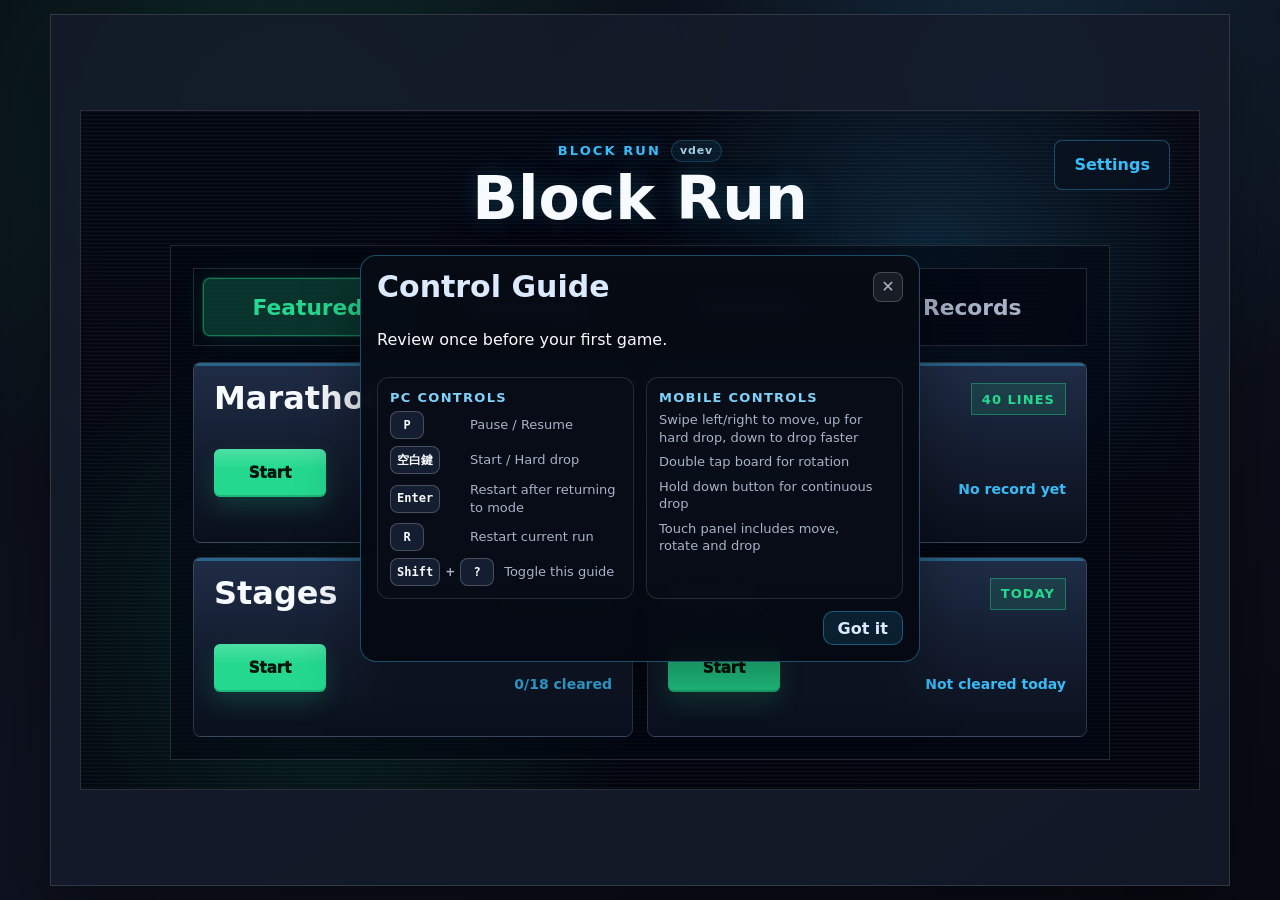
==== commit e62936c9: "fix: restore visible falling pieces and compact help overlay" ====
--- a/game/index.html
+++ b/game/index.html
@@ -34,11 +34,11 @@
                             <section class="help-block">
                                 <h3 data-i18n="help.pcTitle">桌機操作</h3>
                                 <ul>
-                                    <li><kbd>P</kbd> <span data-i18n="help.pcPause">暫停 / 繼續</span></li>
-                                    <li><kbd>空白鍵</kbd> <span data-i18n="help.pcStart">開始遊戲或硬降</span></li>
-                                    <li><kbd>Enter</kbd> <span data-i18n="help.pcRestart">回到選單後可直接重玩</span></li>
-                                    <li><kbd>R</kbd> <span data-i18n="help.pcRestartRun">重玩本局</span></li>
-                                    <li><kbd>Shift</kbd> + <kbd>?</kbd> <span data-i18n="help.pcToggleHint">切換提示覆蓋層</span></li>
+                                    <li><span class="key-chord"><kbd>P</kbd></span><span data-i18n="help.pcPause">暫停 / 繼續</span></li>
+                                    <li><span class="key-chord"><kbd>空白鍵</kbd></span><span data-i18n="help.pcStart">開始遊戲或硬降</span></li>
+                                    <li><span class="key-chord"><kbd>Enter</kbd></span><span data-i18n="help.pcRestart">回到選單後可直接重玩</span></li>
+                                    <li><span class="key-chord"><kbd>R</kbd></span><span data-i18n="help.pcRestartRun">重玩本局</span></li>
+                                    <li><span class="key-chord"><kbd>Shift</kbd><b>+</b><kbd>?</kbd></span><span data-i18n="help.pcToggleHint">切換提示覆蓋層</span></li>
                                 </ul>
                             </section>
                             <section class="help-block">
--- a/game/styles.css
+++ b/game/styles.css
@@ -210,10 +210,9 @@
 }
 
 .help-overlay {
-    top: clamp(20px, 8vh, 44px);
-    width: min(96%, 620px);
-    transform: translateX(-50%);
-    background: linear-gradient(180deg, rgba(6, 11, 20, 0.94), rgba(4, 8, 17, 0.94));
+    top: clamp(126px, 16vh, 172px);
+    width: min(88%, 560px);
+    background: linear-gradient(180deg, rgba(6, 11, 20, 0.97), rgba(4, 8, 17, 0.96));
     border: 1px solid rgba(56, 189, 248, 0.38);
     border-radius: 16px;
     box-shadow: 0 26px 60px rgba(0, 0, 0, 0.4);
@@ -233,8 +232,8 @@
 
 .help-overlay-inner {
     display: grid;
-    gap: 10px;
-    padding: 14px;
+    gap: 12px;
+    padding: 16px;
 }
 
 .help-overlay-header {
@@ -251,7 +250,8 @@
 
 .help-overlay h2 {
     color: #dbeafe;
-    font-size: clamp(20px, 3vw, 28px);
+    font-size: clamp(22px, 2.5vw, 30px);
+    line-height: 0.98;
 }
 
 .help-overlay h3 {
@@ -264,13 +264,13 @@
 .help-overlay-grid {
     display: grid;
     grid-template-columns: minmax(0, 1fr) minmax(0, 1fr);
-    gap: 10px;
+    gap: 12px;
 }
 
 .help-block {
     border: 1px solid rgba(255, 255, 255, 0.12);
     border-radius: 12px;
-    padding: 10px;
+    padding: 12px;
     background: rgba(10, 14, 24, 0.76);
 }
 
@@ -279,17 +279,30 @@
     margin: 6px 0 0;
     padding: 0;
     display: grid;
-    gap: 8px;
+    gap: 7px;
     color: var(--muted);
-    font-size: 14px;
+    font-size: 13px;
     line-height: 1.35;
 }
 
 .help-block li {
     display: grid;
-    gap: 4px;
-    grid-template-columns: auto 1fr;
+    gap: 10px;
+    grid-template-columns: minmax(70px, auto) minmax(0, 1fr);
     align-items: center;
+}
+
+.key-chord {
+    display: inline-flex;
+    align-items: center;
+    gap: 5px;
+    white-space: nowrap;
+}
+
+.key-chord b {
+    color: var(--muted);
+    font-size: 12px;
+    line-height: 1;
 }
 
 .help-block li kbd {
@@ -335,7 +348,7 @@
 
 .help-dismiss {
     justify-self: end;
-    min-height: 38px;
+    min-height: 34px;
     padding: 0 14px;
     border: 1px solid rgba(56, 189, 248, 0.38);
     background: rgba(56, 189, 248, 0.12);
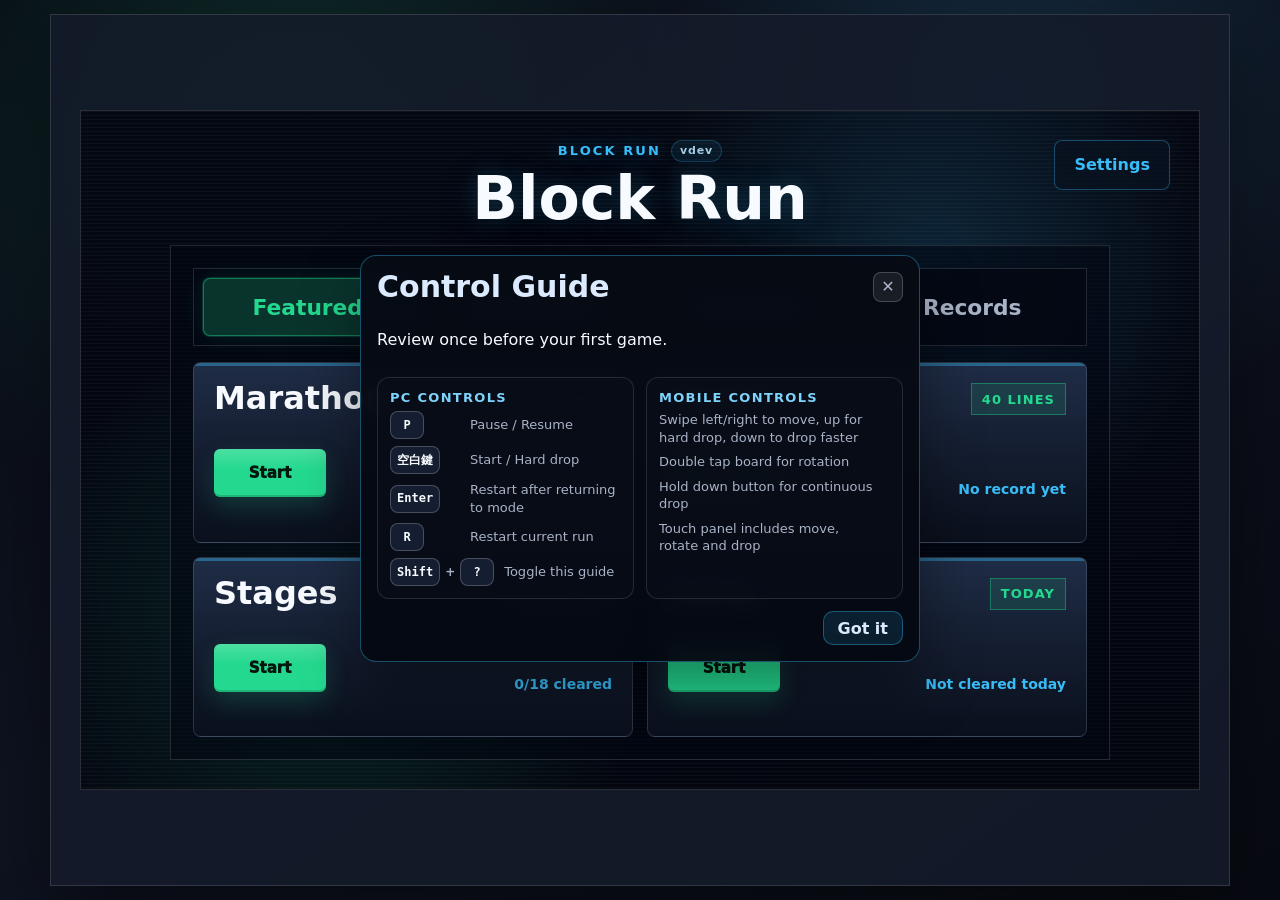
==== commit 07df94d1: "fix: keep play status in HUD title area" ====
--- a/game/index.html
+++ b/game/index.html
@@ -5,7 +5,16 @@
     <meta name="viewport" content="width=device-width, initial-scale=1.0">
     <title>方塊挑戰</title>
     <link rel="icon" href="data:image/svg+xml,%3Csvg xmlns='http://www.w3.org/2000/svg' viewBox='0 0 64 64'%3E%3Crect width='64' height='64' rx='12' fill='%23070a12'/%3E%3Crect x='14' y='14' width='16' height='16' fill='%2324d98f'/%3E%3Crect x='34' y='14' width='16' height='16' fill='%2338bdf8'/%3E%3Crect x='14' y='34' width='16' height='16' fill='%23facc15'/%3E%3Crect x='34' y='34' width='16' height='16' fill='%23c084fc'/%3E%3C/svg%3E">
-    <link rel="stylesheet" href="./styles.css?v=__APP_VERSION__">
+    <script>
+        window.__BLOCK_RUN_ASSET_VERSION__ = (() => {
+            const version = "__APP_VERSION__";
+            const placeholder = "__APP" + "_VERSION__";
+            return version === placeholder ? `dev-${Date.now()}` : version;
+        })();
+    </script>
+    <script>
+        document.write(`<link rel="stylesheet" href="./styles.css?v=${encodeURIComponent(window.__BLOCK_RUN_ASSET_VERSION__)}">`);
+    </script>
 </head>
 <body class="screen-menu training-hidden">
     <main class="app-shell" aria-label="方塊挑戰遊戲" data-i18n-aria-label="static.bodyAria">
@@ -248,12 +257,12 @@
                 <div>
                     <span id="modeName" class="mode-name" data-i18n="screens.menu">主選單</span>
                     <h2 id="objectiveText" data-i18n="hud.chooseMode">選擇模式開始</h2>
+                    <span id="statusBadge" class="status-badge" data-i18n="status.ready">準備</span>
                 </div>
                 <div class="hud-header-right">
                     <button type="button" id="helpToggleButton" class="icon-btn" data-command="toggle-help" data-i18n-title="help.buttonTitle" data-i18n-aria-label="help.buttonTitle" aria-label="顯示操作提示">?</button>
                     <button type="button" id="statToggleButton" class="icon-btn" data-command="toggle-advanced-stats" data-i18n-title="hud.toggleAdvancedStats" data-i18n-aria-label="hud.toggleAdvancedStats" aria-label="切換進階統計">±</button>
                     <button type="button" id="quickSoundToggle" class="icon-btn" title="切換音效" aria-label="切換音效" data-i18n-title="hud.soundToggle" data-i18n-aria-label="hud.soundToggle">🔊</button>
-                    <span id="statusBadge" class="status-badge" data-i18n="status.ready">準備</span>
                 </div>
             </header>
 
@@ -335,6 +344,11 @@
                 </aside>
     </main>
 
-    <script type="module" src="./src/game.js?v=__APP_VERSION__"></script>
+    <script>
+        const script = document.createElement("script");
+        script.type = "module";
+        script.src = `./src/game.js?v=${encodeURIComponent(window.__BLOCK_RUN_ASSET_VERSION__)}`;
+        document.body.append(script);
+    </script>
 </body>
 </html>
--- a/game/styles.css
+++ b/game/styles.css
@@ -818,8 +818,9 @@
 
 body.screen-playing .status-badge,
 body.screen-paused .status-badge {
-    padding: 8px 12px;
-    font-size: 14px;
+    padding: 5px 9px;
+    font-size: 13px;
+    line-height: 1;
 }
 
 body.screen-playing .stat-grid,
@@ -892,6 +893,12 @@
     font-size: clamp(20px, 1.55vw, 26px);
     line-height: 1.05;
     word-break: keep-all;
+    white-space: nowrap;
+}
+
+body.screen-playing .stat:nth-child(2) strong,
+body.screen-paused .stat:nth-child(2) strong {
+    font-size: clamp(18px, 1.35vw, 22px);
 }
 
 body.screen-playing .hud-section-title,
@@ -996,12 +1003,15 @@
 
 .hud-header > div:first-child {
     min-width: 0;
+    display: grid;
+    gap: 7px;
+    justify-items: start;
 }
 
 .hud-header-right {
-    display: flex;
-    flex-direction: column;
-    align-items: flex-end;
+    display: grid;
+    grid-template-columns: repeat(3, 34px);
+    align-items: start;
     gap: 6px;
     flex: none;
 }
@@ -1053,8 +1063,9 @@
 }
 
 .status-badge {
+    justify-self: start;
     flex: none;
-    padding: 7px 10px;
+    padding: 5px 9px;
     border: 1px solid var(--line);
     border-radius: 999px;
     background: rgba(255, 255, 255, 0.05);
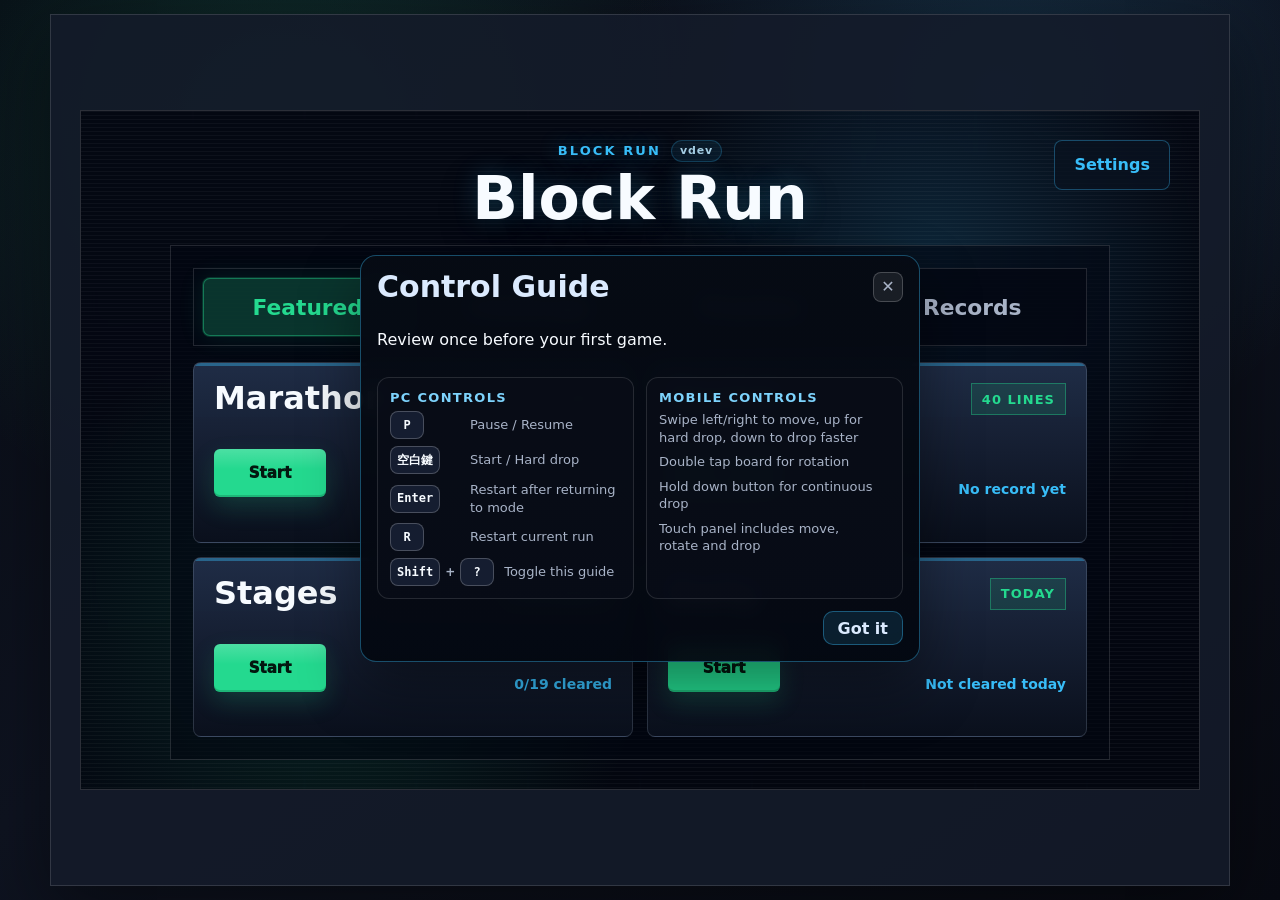
==== commit dbcadf2d: "Enhance gameplay feel and mobile polish" ====
--- a/game/index.html
+++ b/game/index.html
@@ -2,7 +2,8 @@
 <html lang="zh-TW">
 <head>
     <meta charset="UTF-8">
-    <meta name="viewport" content="width=device-width, initial-scale=1.0">
+    <meta name="viewport" content="width=device-width, initial-scale=1.0, viewport-fit=cover">
+    <meta name="theme-color" content="#070a12">
     <title>方塊挑戰</title>
     <link rel="icon" href="data:image/svg+xml,%3Csvg xmlns='http://www.w3.org/2000/svg' viewBox='0 0 64 64'%3E%3Crect width='64' height='64' rx='12' fill='%23070a12'/%3E%3Crect x='14' y='14' width='16' height='16' fill='%2324d98f'/%3E%3Crect x='34' y='14' width='16' height='16' fill='%2338bdf8'/%3E%3Crect x='14' y='34' width='16' height='16' fill='%23facc15'/%3E%3Crect x='34' y='34' width='16' height='16' fill='%23c084fc'/%3E%3C/svg%3E">
     <script>
@@ -217,6 +218,23 @@
                                         <option value="classic" data-i18n="settings.presentation.skinClassic">經典</option>
                                     </select>
                                 </label>
+                                <label class="field-row">
+                                    <span><strong data-i18n="settings.presentation.colorBlind">色盲友善</strong><small data-i18n="settings.presentation.colorBlindHelp">針對紅綠或藍黃色覺異常切換替代配色。</small></span>
+                                    <select id="colorBlindSetting">
+                                        <option value="off" data-i18n="settings.presentation.colorBlindOff">關閉</option>
+                                        <option value="deutan" data-i18n="settings.presentation.colorBlindDeutan">綠色弱 (Deutan)</option>
+                                        <option value="protan" data-i18n="settings.presentation.colorBlindProtan">紅色弱 (Protan)</option>
+                                        <option value="tritan" data-i18n="settings.presentation.colorBlindTritan">藍色弱 (Tritan)</option>
+                                    </select>
+                                </label>
+                                <label class="switch-row">
+                                    <span><strong data-i18n="settings.presentation.haptic">震動回饋</strong><small data-i18n="settings.presentation.hapticHelp">行動裝置上旋轉、硬降、保留時的微震動。</small></span>
+                                    <input id="hapticSetting" type="checkbox">
+                                </label>
+                                <label class="switch-row">
+                                    <span><strong data-i18n="settings.presentation.ghostDanger">頂部警示脈動</strong><small data-i18n="settings.presentation.ghostDangerHelp">方塊進入頂部三行時，落點預覽改為紅色脈動。</small></span>
+                                    <input id="ghostDangerSetting" type="checkbox">
+                                </label>
                             </section>
                         </div>
                         <div class="screen-actions settings-actions-sticky">
--- a/game/styles.css
+++ b/game/styles.css
@@ -20,11 +20,17 @@
 
 body {
     height: 100vh;
+    height: 100dvh;
     margin: 0;
     display: grid;
     place-items: center;
     overflow: hidden;
+    overscroll-behavior: none;
     padding: 14px;
+    padding-top: max(14px, env(safe-area-inset-top));
+    padding-bottom: max(14px, env(safe-area-inset-bottom));
+    padding-left: max(14px, env(safe-area-inset-left));
+    padding-right: max(14px, env(safe-area-inset-right));
     background:
         radial-gradient(circle at 22% 15%, rgba(36, 217, 143, 0.16), transparent 26rem),
         radial-gradient(circle at 78% 10%, rgba(56, 189, 248, 0.15), transparent 24rem),
@@ -60,9 +66,9 @@
 
 .app-shell {
     width: min(100%, 1360px);
-    height: calc(100vh - 28px);
-    display: grid;
-    grid-template-columns: minmax(260px, min(40vw, calc((100vh - 76px) / 2))) minmax(430px, 780px);
+    height: calc(100dvh - 28px);
+    display: grid;
+    grid-template-columns: minmax(260px, min(40vw, calc((100dvh - 76px) / 2))) minmax(430px, 780px);
     gap: 16px;
     align-items: stretch;
     justify-content: center;
@@ -101,7 +107,29 @@
     height: 100%;
     box-sizing: border-box;
     background: #030712;
-    touch-action: manipulation;
+    touch-action: none;
+    overscroll-behavior: contain;
+}
+
+body.soft-drop-active .board-frame {
+    box-shadow: inset 0 -38px 38px -28px rgba(36, 217, 143, 0.55);
+}
+
+body.soft-drop-active .board-frame::after {
+    content: "";
+    position: absolute;
+    inset: auto 12px 8px 12px;
+    height: 2px;
+    border-radius: 2px;
+    background: linear-gradient(90deg, transparent, rgba(36, 217, 143, 0.85), transparent);
+    pointer-events: none;
+    animation: soft-drop-line 1.2s linear infinite;
+}
+
+@keyframes soft-drop-line {
+    0% { transform: translateY(-4px); opacity: 0.4; }
+    50% { transform: translateY(0); opacity: 1; }
+    100% { transform: translateY(-4px); opacity: 0.4; }
 }
 
 .feedback-overlay {
@@ -1344,8 +1372,8 @@
 }
 
 body.screen-result .app-shell {
-    width: min(100%, 900px);
-    height: calc(100vh - 28px);
+    width: min(100%, 1120px);
+    height: calc(100dvh - 28px);
     grid-template-columns: 1fr;
     align-items: center;
 }
@@ -1358,9 +1386,9 @@
 
 body.screen-result .board-frame {
     width: 100%;
-    height: min(82vh, 680px);
-    max-height: calc(100vh - 52px);
-    min-height: min(600px, calc(100vh - 52px));
+    height: min(84dvh, 760px);
+    max-height: calc(100dvh - 52px);
+    min-height: min(620px, calc(100dvh - 52px));
     aspect-ratio: auto;
 }
 
@@ -1372,55 +1400,59 @@
 body.screen-result #resultScreen {
     inset: 0;
     justify-content: center;
+    align-content: center;
     align-items: center;
-    gap: 14px;
-    padding: clamp(22px, 3vw, 36px);
+    gap: clamp(6px, 1vh, 10px);
+    padding: clamp(14px, 2vw, 24px);
     background:
         linear-gradient(90deg, rgba(4, 8, 17, 0.94), rgba(4, 8, 17, 0.84)),
         rgba(4, 8, 17, 0.9);
     text-align: center;
-    overflow: auto;
-    scrollbar-gutter: stable;
+    overflow: hidden;
+    scrollbar-gutter: auto;
 }
 
 body.screen-result #resultScreen h2 {
-    width: min(100%, 680px);
-    max-width: 680px;
-    font-size: clamp(28px, 3.2vw, 42px);
+    width: min(100%, 980px);
+    max-width: 980px;
+    font-size: clamp(20px, 2.2vw, 30px);
     line-height: 1;
     text-align: center;
 }
 
 body.screen-result #resultScreen .overline {
-    width: min(100%, 680px);
+    width: min(100%, 980px);
     color: var(--accent-2);
     text-align: center;
 }
 
 body.screen-result #resultStats {
-    width: min(100%, 680px);
-    max-width: 680px;
+    width: min(100%, 980px);
+    max-width: 980px;
     justify-self: center;
 }
 
 body.screen-result .result-meta {
-    width: min(100%, 680px);
-    max-width: 680px;
+    width: min(100%, 980px);
+    max-width: 980px;
     justify-self: center;
 }
 
 body.screen-result #achievementNotice {
-    width: min(100%, 680px);
-    max-width: 680px;
+    width: min(100%, 980px);
+    max-width: 980px;
     text-align: center;
 }
 
 body.screen-result #resultScreen .screen-actions {
-    width: min(100%, 520px);
-    max-width: 520px;
+    width: min(100%, 560px);
+    max-width: 560px;
     justify-self: center;
     align-self: center;
     margin: 0 auto;
+    display: grid;
+    grid-template-columns: repeat(2, minmax(0, 1fr));
+    gap: 10px;
 }
 
 body.screen-settings #settingsScreen {
@@ -1619,45 +1651,48 @@
 
 .result-grid {
     display: grid;
-    grid-template-columns: repeat(2, minmax(0, 1fr));
-    gap: 12px;
+    grid-template-columns: repeat(4, minmax(0, 1fr));
+    gap: 8px;
 }
 
 .result-meta {
     display: grid;
-    grid-template-columns: 1.15fr 0.85fr;
-    gap: 12px;
+    grid-template-columns: minmax(0, 1.2fr) minmax(240px, 0.8fr);
+    gap: 8px;
     width: 100%;
 }
 
 .result-comparison {
     width: min(100%, 680px);
     margin: 0 auto;
-    padding: 12px 14px;
-    border: 1px solid rgba(255, 255, 255, 0.1);
-    background: rgba(12, 19, 34, 0.86);
+    padding: 0;
+    border: 0;
+    background: transparent;
     color: var(--muted);
-    border-left: 3px solid rgba(56, 189, 248, 0.7);
-    display: grid;
-    gap: 8px;
-    font-size: 14px;
-    line-height: 1.45;
+    display: flex;
+    justify-content: center;
+    align-items: center;
+    flex-wrap: wrap;
+    gap: 10px 16px;
+    font-size: 13px;
+    line-height: 1.25;
 }
 
 .result-comparison-title {
     margin: 0;
-    color: var(--soft);
-    font-size: 12px;
+    color: var(--muted);
+    font-size: 11px;
     font-weight: 900;
     letter-spacing: 0.12em;
     text-transform: uppercase;
+    opacity: 0.74;
 }
 
 .result-comparison-item {
-    display: grid;
-    grid-template-columns: 1fr auto;
+    display: inline-flex;
     align-items: center;
-    gap: 6px;
+    gap: 8px;
+    white-space: nowrap;
 }
 
 .result-comparison strong {
@@ -1667,8 +1702,8 @@
 
 .result-comparison-item small {
     color: var(--soft);
-    text-align: right;
-    font-size: 13px;
+    text-align: left;
+    font-size: 12px;
 }
 
 .result-comparison-item.better {
@@ -1693,8 +1728,9 @@
 .result-grade-card,
 .result-badge-card {
     display: grid;
-    gap: 6px;
-    padding: 14px 16px;
+    gap: 4px;
+    min-height: 76px;
+    padding: 10px 14px;
     border: 1px solid var(--line);
     background: rgba(24, 32, 51, 0.92);
 }
@@ -1708,7 +1744,7 @@
 }
 
 .result-grade-value {
-    font-size: clamp(24px, 3vw, 34px);
+    font-size: clamp(30px, 3.8vw, 46px);
     line-height: 1;
     letter-spacing: 0.04em;
 }
@@ -1730,7 +1766,7 @@
 
 .result-badge-card strong {
     color: #fde68a;
-    font-size: 18px;
+    font-size: clamp(16px, 1.9vw, 22px);
 }
 
 .result-badge-card[data-state="active"] {
@@ -1741,8 +1777,8 @@
 .result-grid div {
     display: grid;
     align-content: center;
-    min-height: 76px;
-    padding: 14px 18px;
+    min-height: 66px;
+    padding: 8px 10px;
     border: 1px solid var(--line);
     background: rgba(24, 32, 51, 0.92);
     text-align: center;
@@ -1751,18 +1787,30 @@
 .result-grid span {
     display: block;
     color: var(--muted);
-    font-size: 15px;
-    margin-bottom: 5px;
+    font-size: 12px;
+    margin-bottom: 2px;
 }
 
 .result-grid strong {
-    font-size: clamp(20px, 2.3vw, 28px);
+    font-size: clamp(22px, 2.7vw, 34px);
     line-height: 1.08;
     font-variant-numeric: tabular-nums;
 }
 
+.result-grid .result-stat-primary {
+    background:
+        linear-gradient(180deg, rgba(56, 189, 248, 0.08), rgba(24, 32, 51, 0.94)),
+        rgba(24, 32, 51, 0.92);
+}
+
+.result-grid .result-stat-primary strong {
+    font-size: clamp(24px, 3.1vw, 38px);
+}
+
 body.screen-result.game-over #resultScreen {
-    gap: 14px;
+    gap: clamp(6px, 1vh, 10px);
+    align-content: start;
+    padding-top: clamp(26px, 4.2vh, 44px);
     background:
         radial-gradient(circle at center, rgba(251, 113, 133, 0.1), transparent 24rem),
         rgba(2, 6, 15, 0.92);
@@ -1807,19 +1855,21 @@
 body.screen-result.game-over #resultScreen .result-meta,
 body.screen-result.game-over #resultScreen #resultStats,
 body.screen-result.game-over #resultScreen #achievementNotice {
-    width: min(100%, 620px);
-    max-width: 620px;
+    width: min(100%, 680px);
+    max-width: 680px;
     justify-self: center;
 }
 
 body.screen-result.game-over #resultScreen .overline {
     color: var(--danger);
+    margin-top: 0;
 }
 
 body.screen-result.game-over #resultScreen h2 {
     color: #fff7f8;
-    font-size: clamp(40px, 5.8vw, 68px);
+    font-size: clamp(32px, 4.2vw, 50px);
     letter-spacing: 0;
+    margin-bottom: clamp(8px, 1.4vh, 14px);
     text-shadow:
         0 0 18px rgba(251, 113, 133, 0.48),
         0 8px 0 rgba(0, 0, 0, 0.55);
@@ -1840,16 +1890,50 @@
     grid-template-columns: repeat(2, minmax(0, 1fr));
 }
 
+body.screen-result.game-over .result-meta {
+    margin-top: clamp(4px, 0.9vh, 10px);
+}
+
 body.screen-result.game-over .result-grid div {
-    min-height: 72px;
+    min-height: 58px;
+    padding: 7px 10px;
     background: rgba(24, 16, 26, 0.86);
     border-color: rgba(251, 113, 133, 0.26);
 }
 
+body.screen-result.game-over .result-meta {
+    grid-template-columns: minmax(0, 1fr) minmax(220px, 0.7fr);
+}
+
+body.screen-result.game-over .result-grade-card,
+body.screen-result.game-over .result-badge-card {
+    min-height: 68px;
+    padding: 9px 12px;
+}
+
+body.screen-result.game-over .result-grade-value {
+    font-size: clamp(28px, 3.4vw, 42px);
+}
+
+body.screen-result.game-over .result-grid strong {
+    font-size: clamp(22px, 2.5vw, 32px);
+}
+
+body.screen-result.game-over .result-grid .result-stat-primary strong {
+    font-size: clamp(24px, 2.8vw, 34px);
+}
+
+body.screen-result.game-over .result-comparison {
+    width: min(100%, 680px);
+}
+
 .achievement-notice {
-    min-height: 24px;
+    min-height: 0;
+    margin: 0;
     color: var(--accent) !important;
     font-weight: 850;
+    font-size: clamp(14px, 1.7vw, 20px);
+    line-height: 1.2;
 }
 
 .profile-header {
@@ -2137,9 +2221,18 @@
     backdrop-filter: blur(8px);
 }
 
-@media (max-width: 900px) {
+@media (max-width: 720px) {
     .result-meta {
         grid-template-columns: 1fr;
+    }
+
+    .result-grid {
+        grid-template-columns: repeat(2, minmax(0, 1fr));
+    }
+
+    body.screen-result #resultScreen {
+        overflow: auto;
+        align-content: start;
     }
 }
 
@@ -2548,6 +2641,7 @@
     body.screen-stageSelect .board-frame,
     body.screen-settings .board-frame,
     body.screen-profile .board-frame {
+        width: 100%;
         aspect-ratio: auto;
         max-height: none;
         height: auto;
@@ -2581,6 +2675,80 @@
     body.screen-profile #profileScreen {
         position: relative;
         inset: auto;
+    }
+
+    body.screen-profile #profileScreen {
+        height: auto;
+        overflow: visible;
+    }
+
+    .profile-header {
+        align-items: stretch;
+        gap: 12px;
+    }
+
+    .profile-header h2 {
+        font-size: clamp(28px, 9vw, 40px);
+        line-height: 1.02;
+    }
+
+    .profile-actions {
+        flex-wrap: wrap;
+        justify-content: end;
+    }
+
+    .profile-header button {
+        min-width: 86px;
+        min-height: 42px;
+        padding-inline: 12px;
+    }
+
+    .profile-content {
+        grid-template-columns: 1fr;
+        grid-template-rows: none;
+        height: auto;
+        overflow: visible;
+    }
+
+    .profile-summary-grid {
+        grid-row: auto;
+    }
+
+    .profile-summary-grid,
+    .profile-section,
+    .profile-list {
+        overflow: visible;
+    }
+
+    .profile-table {
+        table-layout: fixed;
+    }
+
+    .profile-table th,
+    .profile-table td {
+        white-space: normal;
+        word-break: keep-all;
+        overflow-wrap: anywhere;
+    }
+
+    #achievementList {
+        grid-template-columns: repeat(2, minmax(112px, 1fr));
+    }
+
+    #achievementList li span {
+        min-height: 44px;
+        display: flex;
+        align-items: center;
+        line-height: 1.25;
+        word-break: keep-all;
+        overflow-wrap: anywhere;
+    }
+
+    .replay-row {
+        grid-template-columns: minmax(70px, 1fr) minmax(56px, 0.8fr) minmax(58px, 0.8fr) minmax(74px, 1fr);
+        gap: 6px;
+        padding: 9px 10px;
+        font-size: 14px;
     }
 
     .hud {
@@ -2832,6 +3000,68 @@
 }
 
 @media (max-width: 680px) {
+    body.screen-profile .app-shell,
+    body.screen-settings .app-shell,
+    body.screen-stageSelect .app-shell {
+        width: min(100vw - 8px, 520px);
+    }
+
+    body.screen-profile .playfield-panel,
+    body.screen-settings .playfield-panel,
+    body.screen-stageSelect .playfield-panel {
+        padding: 6px;
+    }
+
+    body.screen-profile .board-frame,
+    body.screen-settings .board-frame,
+    body.screen-stageSelect .board-frame {
+        width: 100%;
+        max-width: none;
+    }
+
+    body.screen-profile #profileScreen {
+        gap: 10px;
+        padding: 12px 10px 10px;
+    }
+
+    .profile-header {
+        display: grid;
+        grid-template-columns: 1fr;
+        align-items: stretch;
+    }
+
+    .profile-actions {
+        display: grid;
+        grid-template-columns: repeat(2, minmax(0, 1fr));
+    }
+
+    .profile-header button {
+        width: 100%;
+        min-width: 0;
+    }
+
+    .profile-content {
+        gap: 10px;
+    }
+
+    .profile-summary-grid,
+    .profile-section {
+        padding: 12px;
+    }
+
+    .profile-table {
+        font-size: 14px;
+    }
+
+    .profile-table th,
+    .profile-table td {
+        padding: 9px 8px;
+    }
+
+    #achievementList {
+        grid-template-columns: 1fr;
+    }
+
     body.screen-menu .app-shell {
         width: min(100vw - 8px, 520px);
     }
@@ -3428,6 +3658,7 @@
 
     .touch-toolbar button {
         font-size: 13px;
+        min-height: 52px;
     }
 
     .touch-primary button[data-action="left"],
@@ -3441,6 +3672,12 @@
     .touch-primary button[data-action="rotateReverse"] {
         min-height: 68px;
         font-size: 24px;
+    }
+
+    body.screen-playing .touch-pad,
+    body.screen-paused .touch-pad {
+        gap: 10px;
+        padding: 10px 10px calc(10px + env(safe-area-inset-bottom));
     }
 
     .help-overlay {
@@ -3836,8 +4073,188 @@
 .gameover-hint {
     text-align: center;
     color: var(--muted);
-    font-size: 14px;
+    font-size: 12px;
     font-weight: 600;
     animation: overline-shimmer 2s ease-in-out infinite;
-    margin-top: 4px;
-}
+    width: fit-content;
+    max-width: 100%;
+    margin: 2px auto -2px;
+    padding: 0;
+    border: 0;
+    background: transparent;
+    opacity: 0.78;
+}
+
+/* --- Pause overlay: preserve the live play layout and dim it with a dialog --- */
+body.screen-paused .app-shell {
+    width: min(100%, 1500px);
+    grid-template-columns:
+        minmax(280px, 340px)
+        minmax(260px, min(30vw, calc((100vh - 64px) / 2)))
+        minmax(300px, 350px);
+    grid-template-rows: auto auto auto minmax(0, 1fr);
+    column-gap: 44px;
+    row-gap: 16px;
+    align-items: stretch;
+    justify-content: center;
+}
+
+body.screen-paused .playfield-panel {
+    grid-column: 2;
+    grid-row: 1 / span 4;
+}
+
+body.screen-paused .hud {
+    display: contents;
+}
+
+body.screen-paused .hud-header {
+    display: grid;
+    grid-column: 1;
+    grid-row: 1;
+}
+
+body.screen-paused .stat-grid {
+    display: grid;
+    grid-column: 1;
+    grid-row: 2;
+    align-self: start;
+    gap: 9px;
+    opacity: 1;
+    filter: none;
+}
+
+body.screen-paused .preview-grid {
+    display: grid;
+    grid-column: 1;
+    grid-row: 3 / span 2;
+}
+
+body.screen-paused .progress-panel {
+    display: block;
+    grid-column: 3;
+    grid-row: 1;
+}
+
+body.screen-paused .control-panel {
+    display: grid;
+    grid-column: 3;
+    grid-row: 2;
+}
+
+body.screen-paused .hints {
+    display: block;
+    grid-column: 3;
+    grid-row: 3 / span 2;
+}
+
+body.screen-paused #pauseScreen {
+    position: fixed;
+    inset: 0;
+    z-index: 40;
+    display: grid;
+    place-items: center;
+    align-content: center;
+    justify-content: center;
+    gap: 14px;
+    padding: 24px;
+    background:
+        radial-gradient(circle at center, rgba(56, 189, 248, 0.14), transparent 24rem),
+        rgba(2, 6, 15, 0.68);
+    backdrop-filter: blur(3px) brightness(0.82);
+}
+
+body.screen-paused #pauseScreen h2,
+body.screen-paused #pauseScreen p,
+body.screen-paused #pauseScreen .screen-actions {
+    width: min(calc(100vw - 32px), 420px);
+}
+
+body.screen-paused #pauseScreen h2 {
+    margin: 0;
+    padding: 18px 20px 0;
+    border: 1px solid rgba(96, 165, 250, 0.28);
+    border-bottom: 0;
+    border-radius: 18px 18px 0 0;
+    background: rgba(10, 16, 29, 0.94);
+    box-shadow: 0 -18px 42px rgba(0, 0, 0, 0.28);
+}
+
+body.screen-paused #pauseScreen p {
+    min-height: 0;
+    margin: -14px 0 0;
+    padding: 8px 20px 18px;
+    border: 1px solid rgba(96, 165, 250, 0.28);
+    border-top: 0;
+    border-radius: 0 0 18px 18px;
+    background: rgba(10, 16, 29, 0.94);
+    color: var(--muted);
+    font-size: 14px;
+    line-height: 1.35;
+}
+
+body.screen-paused #pauseScreen .screen-actions {
+    display: grid;
+    grid-template-columns: repeat(2, minmax(0, 1fr));
+    gap: 10px;
+}
+
+@media (max-width: 1180px) {
+    body.screen-paused .app-shell {
+        width: min(100vw - 20px, 1160px);
+        height: calc(100vh - 20px);
+        grid-template-columns: minmax(320px, min(38vw, calc((100vh - 44px) / 2))) minmax(360px, 1fr);
+        grid-template-rows: 1fr;
+        gap: 14px;
+    }
+
+    body.screen-paused .playfield-panel {
+        grid-column: 1;
+        grid-row: 1;
+    }
+
+    body.screen-paused .hud {
+        display: grid;
+        grid-column: 2;
+        grid-row: 1;
+        grid-template-columns: repeat(2, minmax(0, 1fr));
+        gap: 12px;
+        padding: 0;
+        overflow: auto;
+        align-content: start;
+        border: 0;
+        background: transparent;
+        box-shadow: none;
+    }
+
+    body.screen-paused .hud > * {
+        grid-column: auto;
+        grid-row: auto;
+    }
+}
+
+@media (max-width: 860px) {
+    body.screen-paused .app-shell {
+        width: min(100vw - 18px, 760px);
+        height: auto;
+        grid-template-columns: 1fr;
+        grid-template-rows: auto auto;
+        gap: 12px;
+    }
+
+    body.screen-paused .playfield-panel,
+    body.screen-paused .hud {
+        grid-column: auto;
+        grid-row: auto;
+    }
+
+    body.screen-paused .hud {
+        display: grid;
+        grid-template-columns: 1fr;
+        grid-auto-rows: min-content;
+        gap: 10px;
+        overflow: visible;
+        width: 100%;
+        padding: 10px 0 calc(var(--touch-dock-space, 124px) + 8px);
+    }
+}
